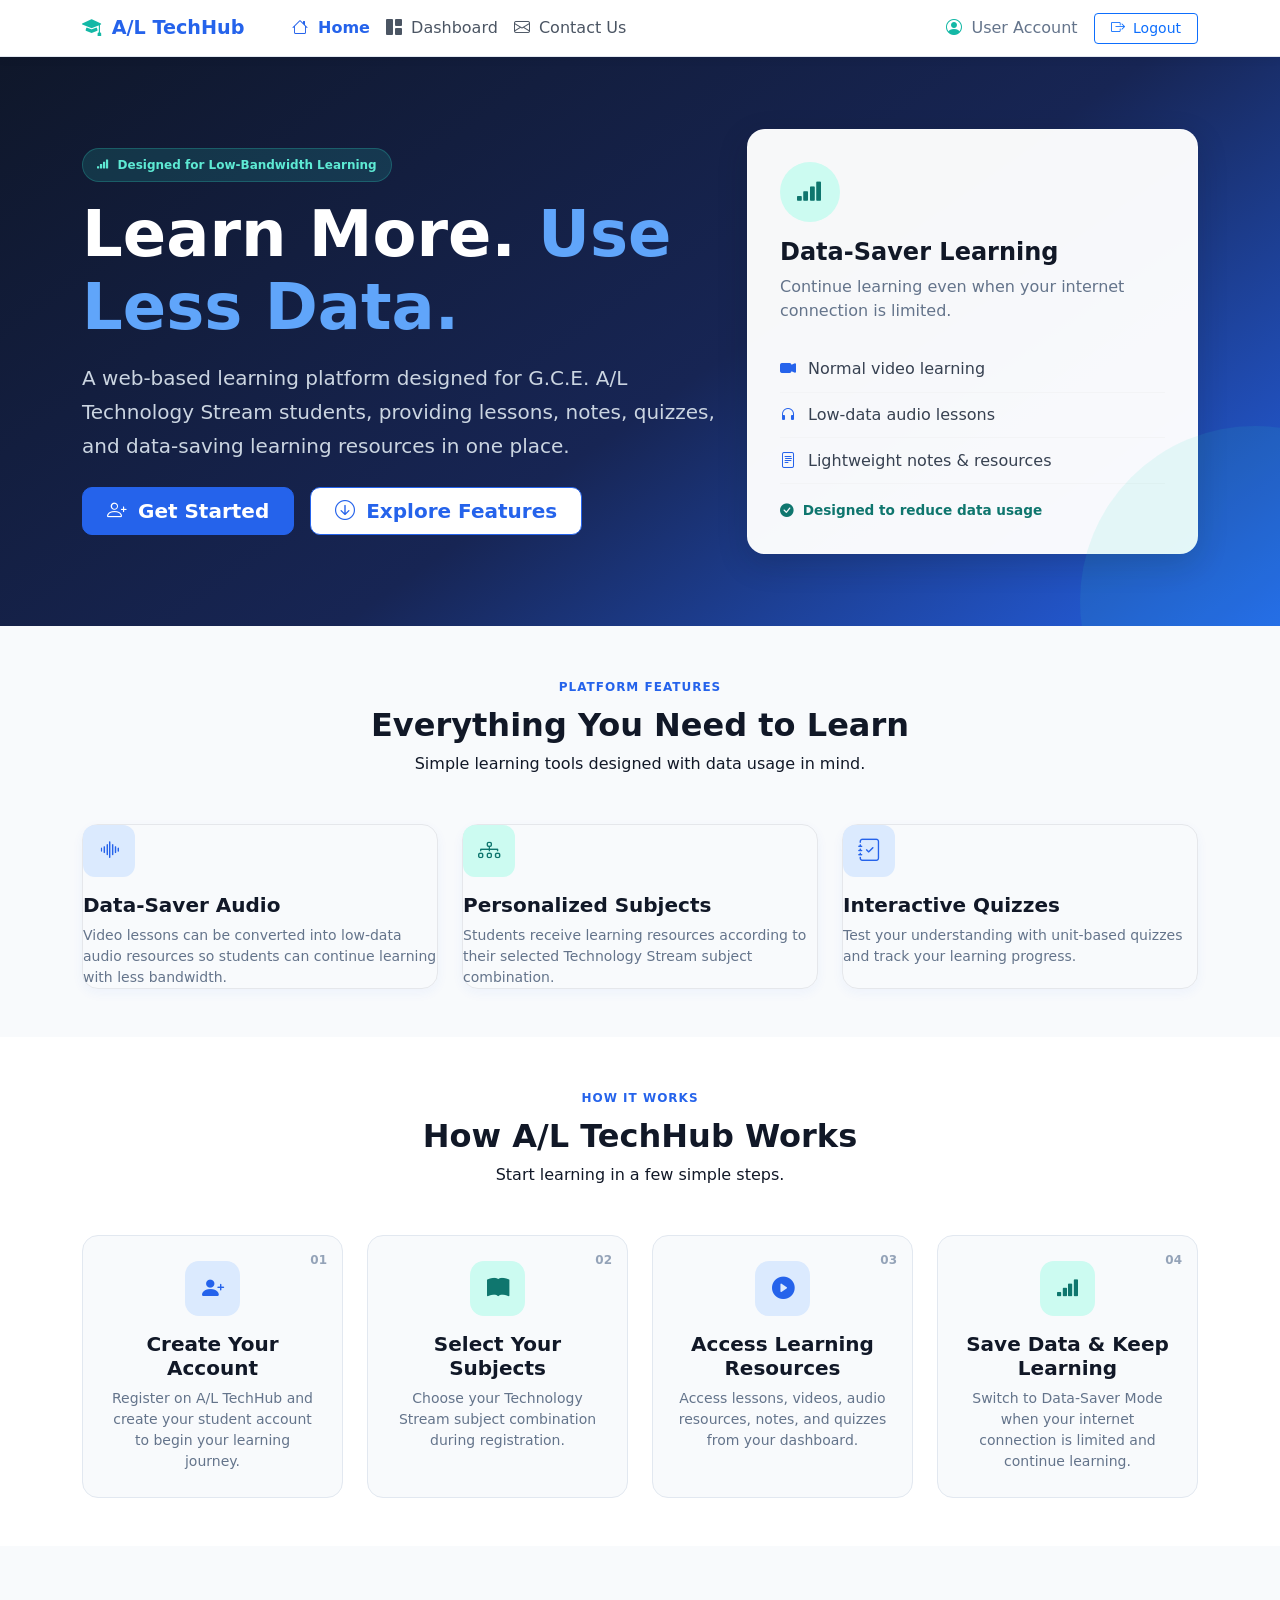
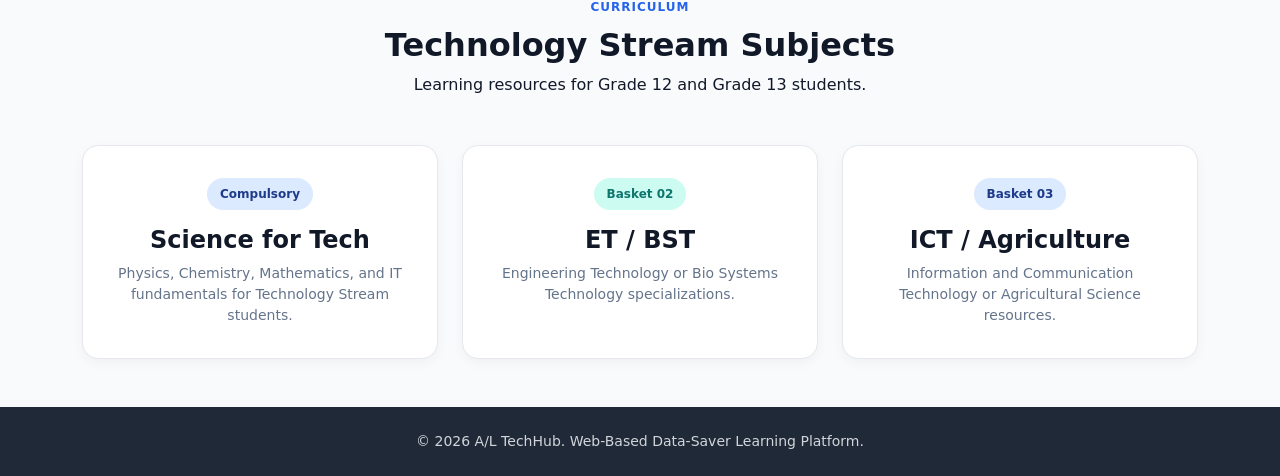
==== index.html @ 0fe9172a "Add home and profile pages" ====
<!DOCTYPE html>
<html lang="en">

<head>

    <meta charset="UTF-8">
    <meta name="viewport" content="width=device-width, initial-scale=1.0">

    <title>A/L TechHub | Data-Saver Learning Platform</title>

    <!-- Bootstrap -->
    <link
        href="https://cdn.jsdelivr.net/npm/bootstrap@5.3.0/dist/css/bootstrap.min.css"
        rel="stylesheet"
    >

    <!-- Bootstrap Icons -->
    <link
        href="https://cdn.jsdelivr.net/npm/bootstrap-icons@1.10.0/font/bootstrap-icons.css"
        rel="stylesheet"
    >

    <!-- Main CSS -->
    <link rel="stylesheet" href="./css/style.css">

</head>


<body class="home-page">


<!-- =========================================
     NAVIGATION BAR
========================================= -->

<nav class="navbar navbar-expand-lg home-navbar sticky-top">

    <div class="container">

        <!-- Logo -->
        <a
            class="navbar-brand home-brand fw-bold"
            href="index.html"
        >
            <i class="bi bi-mortarboard-fill me-1"></i>
            A/L TechHub
        </a>


        <!-- Mobile Button -->
        <button
            class="navbar-toggler"
            type="button"
            data-bs-toggle="collapse"
            data-bs-target="#mainNavbar"
            aria-controls="mainNavbar"
            aria-expanded="false"
            aria-label="Toggle navigation"
        >
            <span class="navbar-toggler-icon"></span>
        </button>


        <!-- Navigation -->
        <div
            class="collapse navbar-collapse"
            id="mainNavbar"
        >

            <!-- Left Links -->
            <ul class="navbar-nav me-auto ms-lg-4">

                <li class="nav-item">

                    <a
                        class="nav-link home-nav-link active"
                        href="index.html"
                    >
                        <i class="bi bi-house me-1"></i>
                        Home
                    </a>

                </li>


                <li class="nav-item">

                    <a
                        class="nav-link home-nav-link"
                        href="dashboard.html"
                    >
                        <i class="bi bi-grid-1x2-fill me-1"></i>
                        Dashboard
                    </a>

                </li>

                <li class="nav-item">

                    <a
                        class="nav-link home-nav-link"
                        href="contact.html"
                    >
                        <i class="bi bi-envelope me-1"></i>
                        Contact Us
                    </a>

                </li>

            </ul>

            <div class="d-flex align-items-center gap-3">

                <a
                    href="profile.html"
                    class="dashboard-user text-decoration-none"
                >
                    <i class="bi bi-person-circle me-1"></i>
                    User Account
                </a>

                <a
                    href="login.html"
                    class="btn btn-outline-primary btn-sm px-3"
                >
                    <i class="bi bi-box-arrow-right me-1"></i>
                    Logout
                </a>

            </div>



        
            

        </div>

    </div>

</nav>



<!-- =========================================
     HERO SECTION
========================================= -->

<header class="home-hero">

    <div class="container">

        <div class="row align-items-center py-5">


            <!-- LEFT SIDE -->

            <div class="col-lg-7 py-4">


                <!-- Badge -->

                <span class="badge data-saver-badge mb-3">

                    <i class="bi bi-reception-4 me-1"></i>

                    Designed for Low-Bandwidth Learning

                </span>


                <!-- Heading -->

                <h1 class="home-heading fw-bold mb-3">

                    Learn More.
                    <span class="hero-highlight">
                        Use Less Data.
                    </span>

                </h1>


                <!-- Description -->

                <p class="home-description lead mb-4">

                    A web-based learning platform designed for
                    G.C.E. A/L Technology Stream students, providing
                    lessons, notes, quizzes, and data-saving learning
                    resources in one place.

                </p>


                <!-- Buttons -->

                <div class="d-flex flex-wrap gap-3">

                    <a
                        href="#how-it-works"
                        class="btn btn-home-primary btn-lg px-4 fw-bold"
                    >

                        <i class="bi bi-person-plus me-1"></i>

                        Get Started

                    </a>


                    <a
                        href="#features"
                        class="btn btn-home-outline btn-lg px-4 fw-bold"
                    >

                        <i class="bi bi-arrow-down-circle me-1"></i>

                        Explore Features

                    </a>

                </div>

            </div>



            <!-- RIGHT SIDE -->

            <div class="col-lg-5 py-4">


                <div class="data-saver-card">


                    <!-- Icon -->

                    <div class="data-saver-icon">

                        <i class="bi bi-reception-4"></i>

                    </div>


                    <!-- Title -->

                    <h4 class="fw-bold mt-3">

                        Data-Saver Learning

                    </h4>


                    <!-- Description -->

                    <p class="home-card-text mb-4">

                        Continue learning even when your
                        internet connection is limited.

                    </p>


                    <!-- Feature -->

                    <div class="data-saver-item">

                        <i class="bi bi-camera-video-fill"></i>

                        <span>
                            Normal video learning
                        </span>

                    </div>


                    <!-- Feature -->

                    <div class="data-saver-item">

                        <i class="bi bi-headphones"></i>

                        <span>
                            Low-data audio lessons
                        </span>

                    </div>


                    <!-- Feature -->

                    <div class="data-saver-item">

                        <i class="bi bi-file-text"></i>

                        <span>
                            Lightweight notes & resources
                        </span>

                    </div>


                    <!-- Status -->

                    <div class="data-saver-status mt-3">

                        <i class="bi bi-check-circle-fill me-1"></i>

                        Designed to reduce data usage

                    </div>

                </div>

            </div>

        </div>

    </div>

</header>



<!-- =========================================
     FEATURES SECTION
========================================= -->

<section
    id="features"
    class="home-section-light py-5"
>

    <div class="container">


        <!-- Heading -->

        <div class="text-center mb-5">

            <span class="section-label">
                PLATFORM FEATURES
            </span>

            <h2 class="home-section-title fw-bold mt-2">
                Everything You Need to Learn
            </h2>

            <p class="home-section-text">
                Simple learning tools designed with data usage in mind.
            </p>

        </div>


        <div class="row g-4">


            <!-- Feature 1 -->

            <div class="col-md-4">

                <div class="feature-card h-100">

                    <div class="feature-icon blue-icon">

                        <i class="bi bi-soundwave"></i>

                    </div>


                    <h5 class="fw-bold mt-3">
                        Data-Saver Audio
                    </h5>


                    <p class="home-card-text small mb-0">

                        Video lessons can be converted into
                        low-data audio resources so students
                        can continue learning with less
                        bandwidth.

                    </p>

                </div>

            </div>



            <!-- Feature 2 -->

            <div class="col-md-4">

                <div class="feature-card h-100">

                    <div class="feature-icon teal-icon">

                        <i class="bi bi-diagram-3"></i>

                    </div>


                    <h5 class="fw-bold mt-3">
                        Personalized Subjects
                    </h5>


                    <p class="home-card-text small mb-0">

                        Students receive learning resources
                        according to their selected
                        Technology Stream subject combination.

                    </p>

                </div>

            </div>



            <!-- Feature 3 -->

            <div class="col-md-4">

                <div class="feature-card h-100">

                    <div class="feature-icon blue-icon">

                        <i class="bi bi-journal-check"></i>

                    </div>


                    <h5 class="fw-bold mt-3">
                        Interactive Quizzes
                    </h5>


                    <p class="home-card-text small mb-0">

                        Test your understanding with
                        unit-based quizzes and track your
                        learning progress.

                    </p>

                </div>

            </div>

        </div>

    </div>

</section>

<!-- =========================================
     HOW A/L TECHHUB WORKS
========================================= -->

<section
    id="how-it-works"
    class="home-how-it-works py-5"
>

    <div class="container">

        <!-- Heading -->

        <div class="text-center mb-5">

            <span class="section-label">
                HOW IT WORKS
            </span>

            <h2 class="home-section-title fw-bold mt-2">
                How A/L TechHub Works
            </h2>

            <p class="home-section-text">
                Start learning in a few simple steps.
            </p>

        </div>


        <div class="row g-4">


            <!-- Step 01 -->

            <div class="col-md-6 col-lg-3">

                <div class="how-it-works-card h-100">

                    <div class="how-step-number">
                        01
                    </div>

                    <div class="how-step-icon blue-icon">

                        <i class="bi bi-person-plus-fill"></i>

                    </div>

                    <h5 class="fw-bold mt-3">
                        Create Your Account
                    </h5>

                    <p class="home-card-text small mb-0">

                        Register on A/L TechHub and
                        create your student account
                        to begin your learning journey.

                    </p>

                </div>

            </div>


            <!-- Step 02 -->

            <div class="col-md-6 col-lg-3">

                <div class="how-it-works-card h-100">

                    <div class="how-step-number">
                        02
                    </div>

                    <div class="how-step-icon teal-icon">

                        <i class="bi bi-book-fill"></i>

                    </div>

                    <h5 class="fw-bold mt-3">
                        Select Your Subjects
                    </h5>

                    <p class="home-card-text small mb-0">

                        Choose your Technology Stream
                        subject combination during
                        registration.

                    </p>

                </div>

            </div>


            <!-- Step 03 -->

            <div class="col-md-6 col-lg-3">

                <div class="how-it-works-card h-100">

                    <div class="how-step-number">
                        03
                    </div>

                    <div class="how-step-icon blue-icon">

                        <i class="bi bi-play-circle-fill"></i>

                    </div>

                    <h5 class="fw-bold mt-3">
                        Access Learning Resources
                    </h5>

                    <p class="home-card-text small mb-0">

                        Access lessons, videos, audio
                        resources, notes, and quizzes
                        from your dashboard.

                    </p>

                </div>

            </div>


            <!-- Step 04 -->

            <div class="col-md-6 col-lg-3">

                <div class="how-it-works-card h-100">

                    <div class="how-step-number">
                        04
                    </div>

                    <div class="how-step-icon teal-icon">

                        <i class="bi bi-reception-4"></i>

                    </div>

                    <h5 class="fw-bold mt-3">
                        Save Data & Keep Learning
                    </h5>

                    <p class="home-card-text small mb-0">

                        Switch to Data-Saver Mode when
                        your internet connection is
                        limited and continue learning.

                    </p>

                </div>

            </div>


        </div>

    </div>

</section>

<!-- =========================================
     CURRICULUM SECTION
========================================= -->

<section
    id="curriculum"
    class="home-curriculum py-5"
>

    <div class="container">


        <!-- Heading -->

        <div class="text-center mb-5">

            <span class="section-label">
                CURRICULUM
            </span>

            <h2 class="home-section-title fw-bold mt-2">
                Technology Stream Subjects
            </h2>

            <p class="home-section-text">
                Learning resources for Grade 12 and Grade 13 students.
            </p>

        </div>


        <div class="row g-4 text-center">


            <!-- SFT -->

            <div class="col-md-4">

                <div class="curriculum-card h-100">

                    <span class="curriculum-badge blue-badge">
                        Compulsory
                    </span>

                    <h4 class="fw-bold mt-3">
                        Science for Tech
                    </h4>

                    <p class="home-card-text small mb-0">

                        Physics, Chemistry, Mathematics,
                        and IT fundamentals for Technology
                        Stream students.

                    </p>

                </div>

            </div>



            <!-- ET / BST -->

            <div class="col-md-4">

                <div class="curriculum-card h-100">

                    <span class="curriculum-badge teal-badge">
                        Basket 02
                    </span>

                    <h4 class="fw-bold mt-3">
                        ET / BST
                    </h4>

                    <p class="home-card-text small mb-0">

                        Engineering Technology or
                        Bio Systems Technology
                        specializations.

                    </p>

                </div>

            </div>



            <!-- ICT / Agriculture -->

            <div class="col-md-4">

                <div class="curriculum-card h-100">

                    <span class="curriculum-badge blue-badge">
                        Basket 03
                    </span>

                    <h4 class="fw-bold mt-3">
                        ICT / Agriculture
                    </h4>

                    <p class="home-card-text small mb-0">

                        Information and Communication
                        Technology or Agricultural
                        Science resources.

                    </p>

                </div>

            </div>

        </div>

    </div>

</section>



<!-- =========================================
     FOOTER
========================================= -->

<footer class="home-footer py-4">

    <div class="container text-center">

        <p class="mb-0 small">

            &copy; 2026 A/L TechHub.
            Web-Based Data-Saver Learning Platform.

        </p>

    </div>

</footer>



<!-- Bootstrap JavaScript -->

<script
    src="https://cdn.jsdelivr.net/npm/bootstrap@5.3.0/dist/js/bootstrap.bundle.min.js">
</script>

</body>

</html>
---- css/style.css ----
/* =========================================
   LOGIN PAGE
========================================= */

.login-page {
    margin: 0;
    background: #F8FAFC;
    color: #111827;
    overflow: hidden;
}


/* Main Wrapper */

.login-wrapper {
    display: flex;
    width: 100%;
    height: 100vh;
}


/* =========================================
   LEFT SIDEBAR
========================================= */

.login-sidebar {
    width: 40%;
    min-width: 380px;

    background: linear-gradient(
        145deg,
        #0F172A 0%,
        #172554 55%,
        #1D4ED8 100%
    );

    color: #FFFFFF;
    position: relative;
    overflow: hidden;
}


/* Decorative Circle */

.login-sidebar::after {
    content: "";

    position: absolute;

    width: 350px;
    height: 350px;

    border-radius: 50%;

    background: rgba(45, 212, 191, 0.12);

    right: -150px;
    bottom: -120px;
}


/* Sidebar Content */

.login-sidebar-content {
    height: 100%;
    padding: 45px;

    display: flex;
    flex-direction: column;

    position: relative;
    z-index: 2;
}


/* Logo */

.login-logo {
    color: #FFFFFF;
    font-size: 1.35rem;
    font-weight: 700;
}

.login-logo i {
    color: #2DD4BF;
}


/* Sidebar Main */

.login-sidebar-main {
    margin-top: 100px;
    max-width: 500px;
}


.login-sidebar-label {
    display: inline-block;

    color: #2DD4BF;

    font-size: 0.75rem;
    font-weight: 700;

    letter-spacing: 1.5px;

    margin-bottom: 15px;
}


.login-sidebar-main h1 {
    font-size: 3rem;
    font-weight: 800;

    line-height: 1.15;

    margin-bottom: 20px;
}


.login-sidebar-main h1 span {
    color: #60A5FA;
}


.login-sidebar-main p {
    color: #CBD5E1;

    line-height: 1.7;

    max-width: 450px;
}


/* =========================================
   LOGIN BENEFITS
========================================= */

.login-benefits {
    margin-top: 45px;
}


.login-benefit {
    display: flex;
    align-items: center;

    gap: 15px;

    margin-bottom: 20px;
}


.login-benefit-icon {
    width: 42px;
    height: 42px;

    border-radius: 12px;

    background: rgba(255, 255, 255, 0.1);

    display: flex;
    align-items: center;
    justify-content: center;

    color: #2DD4BF;

    font-size: 1.1rem;
}


.login-benefit strong {
    display: block;
    font-size: 0.9rem;
}


.login-benefit small {
    display: block;

    color: #94A3B8;

    margin-top: 2px;
}


/* Sidebar Footer */

.login-sidebar-footer {
    margin-top: auto;

    color: #94A3B8;

    font-size: 0.8rem;
}


/* =========================================
   RIGHT SIDE
========================================= */

.login-content {
    width: 60%;
    height: 100vh;

    overflow-y: auto;

    background: #F8FAFC;
}


/* Form Container */

.login-form-container {
    max-width: 620px;

    margin: 0 auto;

    padding: 50px;
}


/* =========================================
   TOP REGISTER LINK
========================================= */

.login-top {
    display: flex;
    justify-content: flex-end;

    gap: 6px;

    margin-bottom: 70px;

    color: #64748B;

    font-size: 0.85rem;
}


.login-register-link {
    color: #2563EB;

    font-weight: 700;

    text-decoration: none;
}


.login-register-link:hover {
    color: #1D4ED8;
    text-decoration: underline;
}


/* =========================================
   HEADING
========================================= */

.login-heading {
    margin-bottom: 35px;
}


.login-label {
    color: #14B8A6;

    font-size: 0.75rem;

    font-weight: 700;

    letter-spacing: 1.5px;
}


.login-heading h2 {
    font-size: 2.2rem;

    font-weight: 800;

    margin-top: 8px;
    margin-bottom: 8px;
}


.login-heading p {
    color: #64748B;

    margin-bottom: 0;
}


/* =========================================
   LOGIN CARD
========================================= */

.login-form-card {
    background: #FFFFFF;

    border: 1px solid #E2E8F0;

    border-radius: 18px;

    padding: 30px;

    box-shadow:
        0 4px 15px rgba(15, 23, 42, 0.04);
}


/* =========================================
   INPUTS
========================================= */

.login-form-card .form-control {
    border-color: #CBD5E1;

    padding: 11px 12px;
}


.login-form-card .input-group-text {
    background: #FFFFFF;

    border-color: #CBD5E1;

    color: #64748B;
}


.login-form-card .form-control:focus {
    border-color: #2563EB;

    box-shadow:
        0 0 0 0.2rem rgba(37, 99, 235, 0.12);
}


/* Password */

.login-form-card .password-toggle {
    cursor: pointer;
}


.login-form-card .password-toggle:hover {
    color: #2563EB;

    background: #EFF6FF;
}


/* =========================================
   REMEMBER / FORGOT
========================================= */

.login-forgot-link {
    color: #2563EB;

    font-size: 0.85rem;

    text-decoration: none;
}


.login-forgot-link:hover {
    color: #1D4ED8;

    text-decoration: underline;
}


/* =========================================
   LOGIN BUTTON
========================================= */

.btn-login-new {
    background: #2563EB;

    border: 1px solid #2563EB;

    color: #FFFFFF;

    padding: 12px;

    border-radius: 10px;

    font-weight: 700;
}


.btn-login-new:hover {
    background: #1D4ED8;

    border-color: #1D4ED8;

    color: #FFFFFF;
}


/* =========================================
   REGISTER REDIRECT
========================================= */

.login-redirect-new {
    margin-top: 25px;

    padding: 14px;

    text-align: center;

    background: #F8FAFC;

    border: 1px solid #DBEAFE;

    border-radius: 12px;

    color: #64748B;

    font-size: 0.85rem;
}


.login-link {
    color: #2563EB;

    font-weight: 700;

    text-decoration: none;

    margin-left: 5px;
}


.login-link:hover {
    color: #1E3A8A;

    text-decoration: underline;
}


/* =========================================
   ADMIN LOGIN
========================================= */

.admin-link {
    color: #64748B;

    font-size: 0.85rem;

    text-decoration: none;
}


.admin-link:hover {
    color: #2563EB;
}


/* =========================================
   RESPONSIVE
========================================= */

@media (max-width: 991px) {

    .login-wrapper {
        display: block;

        height: auto;
    }


    .login-sidebar {
        width: 100%;

        min-width: 0;

        min-height: auto;
    }


    .login-sidebar-content {
        padding: 30px;
    }


    .login-sidebar-main {
        margin-top: 50px;
    }


    .login-sidebar-main h1 {
        font-size: 2.3rem;
    }


    .login-benefits {
        margin-top: 30px;
    }


    .login-sidebar-footer {
        margin-top: 25px;
    }


    .login-content {
        width: 100%;

        height: auto;

        overflow: visible;
    }


    .login-form-container {
        max-width: 620px;

        padding: 35px 25px 50px;
    }

}


@media (max-width: 576px) {

    .login-sidebar-main h1 {
        font-size: 2rem;
    }


    .login-form-container {
        padding: 25px 15px 40px;
    }


    .login-form-card {
        padding: 20px;
    }


    .login-top {
        margin-bottom: 40px;
    }

}

.login-image img {
    width: 100%;
    height: 180px;
    object-fit: cover;
    border-radius: 15px;
    margin-bottom: 20px;
}



/* =========================================
   STUDENT DASHBOARD
   LOGIN / REGISTER THEME
========================================= */


/* =========================================
   DASHBOARD PAGE
========================================= */

body {
    background-color: #F8FAFC;
    color: #111827;
}


/* =========================================
   NAVIGATION BAR
========================================= */

.dashboard-navbar {
    background-color: #FFFFFF !important;

    border-bottom: 1px solid #E2E8F0;

    box-shadow:
        0 2px 10px rgba(15, 23, 42, 0.05);
}


/* Brand */

.dashboard-brand {
    color: #2563EB !important;

    font-size: 1.2rem;

    font-weight: 700;

    transition: color 0.2s ease;
}

.dashboard-brand i {
    color: #14B8A6;
}

.dashboard-brand:hover {
    color: #1E3A8A !important;
}


/* Navigation Links */

.dashboard-nav-link {
    color: #4B5563 !important;

    font-weight: 500;

    transition: color 0.2s ease;
}

.dashboard-nav-link:hover {
    color: #2563EB !important;
}

.dashboard-nav-link.active {
    color: #2563EB !important;

    font-weight: 700;
}


/* User Account */

.dashboard-user {
    color: #64748B;
}

.dashboard-user i {
    color: #14B8A6;
}


/* Logout Button */

.dashboard-navbar .btn-outline-primary {
    border-color: #2563EB;

    color: #2563EB;

    border-radius: 8px;

    font-weight: 600;
}

.dashboard-navbar .btn-outline-primary:hover {
    background-color: #2563EB;

    border-color: #2563EB;

    color: #FFFFFF;
}


/* =========================================
   WELCOME CARD
========================================= */

.welcome-card {
    background:
        linear-gradient(
            135deg,
            #EFF6FF 0%,
            #FFFFFF 70%
        );

    border: 1px solid #DBEAFE;

    border-radius: 18px !important;

    box-shadow:
        0 4px 15px rgba(15, 23, 42, 0.04) !important;
}


/* Small Label */

.dashboard-label {
    color: #14B8A6;

    font-size: 0.75rem;

    font-weight: 700;

    letter-spacing: 1.2px;
}


/* Welcome Heading */

.welcome-card h4 {
    color: #111827;
}


/* Grade Selector */

.welcome-card .btn-outline-primary {
    border-color: #2563EB;

    color: #2563EB;

    font-weight: 600;
}

.welcome-card .btn-outline-primary:hover {
    background-color: #2563EB;

    border-color: #2563EB;

    color: #FFFFFF;
}


/* Selected Grade */

.welcome-card .btn-check:checked + .btn-outline-primary {
    background-color: #2563EB;

    border-color: #2563EB;

    color: #FFFFFF;
}


/* =========================================
   MY SUBJECTS
========================================= */

main > .mb-3 h5 {
    color: #111827;
}

main > .mb-3 p {
    color: #64748B !important;
}


/* =========================================
   SUBJECT CARDS
========================================= */

.subject-card {
    background-color: #FFFFFF;

    border: 1px solid #E2E8F0 !important;

    border-radius: 18px !important;

    overflow: hidden;

    box-shadow:
        0 4px 15px rgba(15, 23, 42, 0.04);

    transition:
        transform 0.2s ease,
        box-shadow 0.2s ease,
        border-color 0.2s ease;
}


.subject-card:hover {
    transform: translateY(-4px);

    border-color: #BFDBFE !important;

    box-shadow:
        0 10px 25px rgba(37, 99, 235, 0.10);
}


/* =========================================
   SUBJECT HEADER
========================================= */

.subject-header {
    background:
        linear-gradient(
            135deg,
            #0F172A 0%,
            #172554 55%,
            #2563EB 100%
        );

    color: #FFFFFF;

    padding: 1.5rem;
}


/* Subject Badge */

.subject-badge {
    background-color: rgba(45, 212, 191, 0.15);

    color: #5EEAD4;

    border: 1px solid rgba(45, 212, 191, 0.25);

    padding: 0.4rem 0.7rem;

    border-radius: 50px;

    font-size: 0.7rem;

    font-weight: 700;
}


/* Subject Title */

.subject-header h5 {
    color: #FFFFFF;

    line-height: 1.4;
}


/* =========================================
   SUBJECT CARD BODY
========================================= */

.subject-card .card-body {
    background-color: #FFFFFF;

    padding: 1.5rem !important;
}


/* Description */

.subject-card .card-body p {
    color: #64748B !important;

    line-height: 1.6;
}


/* =========================================
   PROGRESS
========================================= */

.subject-card .text-muted {
    color: #64748B !important;
}


.subject-card .progress {
    background-color: #E2E8F0;

    border-radius: 50px;

    overflow: hidden;
}


/* Progress Bar */

.dashboard-progress {
    background:
        linear-gradient(
            90deg,
            #2563EB,
            #14B8A6
        );

    border-radius: 50px;

    font-weight: 600;
}


/* =========================================
   VIEW UNITS BUTTON
========================================= */

.btn-dashboard {
    background-color: #2563EB;

    border: 1px solid #2563EB;

    color: #FFFFFF;

    padding: 10px 14px;

    border-radius: 10px;

    font-weight: 700;

    transition:
        background-color 0.2s ease,
        border-color 0.2s ease,
        transform 0.2s ease;
}


.btn-dashboard:hover {
    background-color: #1D4ED8;

    border-color: #1D4ED8;

    color: #FFFFFF;

    transform: translateY(-1px);
}


/* =========================================
   OVERALL PROGRESS
========================================= */

.progress-section .card {
    background-color: #FFFFFF;

    border: 1px solid #E2E8F0 !important;

    border-radius: 18px !important;

    box-shadow:
        0 4px 15px rgba(15, 23, 42, 0.04) !important;
}


.progress-icon {
    color: #14B8A6;

    font-size: 1.4rem;
}


/* Overall Progress Bar */

.progress-section .progress {
    background-color: #E2E8F0;

    border-radius: 50px;

    overflow: hidden;
}


/* =========================================
   DASHBOARD RESPONSIVE
========================================= */

@media (max-width: 991.98px) {

    .dashboard-navbar .d-flex {
        margin-top: 15px;

        padding-bottom: 10px;
    }

    .dashboard-user {
        margin-right: 5px;
    }

}


@media (max-width: 575.98px) {

    .welcome-card {
        padding: 1.25rem !important;
    }

    .subject-header {
        padding: 1.25rem;
    }

    .subject-card .card-body {
        padding: 1.25rem !important;
    }

}


/* =========================================
   Home Page
   ========================================= */


/* Navbar */
.home-navbar {
    border-bottom: 1px solid #DBEAFE;
    box-shadow: 0 2px 8px rgba(37, 99, 235, 0.06);
}

.home-brand {
    color: #2563EB !important;
}

.home-brand:hover {
    color: #1E3A8A !important;
}

.home-nav-link {
    color: #4B5563 !important;
    font-weight: 500;
}

.home-nav-link:hover,
.home-nav-link.active {
    color: #2563EB !important;
}


/* Primary Button */
.btn-home-primary {
    background-color: #2563EB;
    border-color: #2563EB;
    color: #FFFFFF;
}

.btn-home-primary:hover {
    background-color: #1E3A8A;
    border-color: #1E3A8A;
    color: #FFFFFF;
}


/* Hero */
.home-hero {
    background: linear-gradient(135deg, #EFF6FF 0%, #FFFFFF 100%);
    border-bottom: 1px solid #DBEAFE;
}

.hero-highlight {
    color: #2563EB;
}


/* Data Saver Badge */
.data-saver-badge {
    background-color: #CCFBF1;
    color: #0F766E;
    padding: 0.6rem 0.9rem;
}


/* Data Saver Card */
.data-saver-card {
    background-color: #FFFFFF;
    border: 1px solid #DBEAFE;
    border-radius: 1.25rem;
    padding: 2rem;
}

.data-saver-icon {
    width: 60px;
    height: 60px;
    display: flex;
    align-items: center;
    justify-content: center;
    border-radius: 50%;
    background-color: #CCFBF1;
    color: #0F766E;
    font-size: 1.6rem;
}

.data-saver-item {
    display: flex;
    align-items: center;
    gap: 0.75rem;
    padding: 0.65rem 0;
    color: #374151;
    border-bottom: 1px solid #F3F4F6;
}

.data-saver-item i {
    color: #2563EB;
}

.data-saver-status {
    color: #0F766E;
    font-size: 0.85rem;
    font-weight: 600;
}


/* Light Section */
.home-section-light {
    background-color: #F8FAFC;
}


/* Section Label */
.section-label {
    color: #2563EB;
    font-size: 0.75rem;
    font-weight: 700;
    letter-spacing: 1px;
}


/* Feature Cards */
.feature-card {
    border: 1px solid #E5E7EB !important;
    border-radius: 1rem;
    box-shadow: 0 4px 12px rgba(37, 99, 235, 0.05);
    transition: transform 0.2s ease, box-shadow 0.2s ease;
}

.feature-card:hover {
    transform: translateY(-4px);
    box-shadow: 0 8px 20px rgba(37, 99, 235, 0.10);
}


/* Feature Icons */
.feature-icon {
    width: 52px;
    height: 52px;
    display: flex;
    align-items: center;
    justify-content: center;
    border-radius: 12px;
    font-size: 1.4rem;
}

.blue-icon {
    background-color: #DBEAFE;
    color: #2563EB;
}

.teal-icon {
    background-color: #CCFBF1;
    color: #0F766E;
}


/* Curriculum Cards */
.curriculum-card {
    background-color: #FFFFFF;
    border: 1px solid #E5E7EB;
    border-radius: 1rem;
    padding: 2rem;
    box-shadow: 0 4px 12px rgba(0, 0, 0, 0.04);
    transition: transform 0.2s ease, box-shadow 0.2s ease;
}

.curriculum-card:hover {
    transform: translateY(-3px);
    box-shadow: 0 8px 18px rgba(37, 99, 235, 0.08);
}


/* Curriculum Badges */
.curriculum-badge {
    display: inline-block;
    padding: 0.45rem 0.8rem;
    border-radius: 50px;
    font-size: 0.75rem;
    font-weight: 700;
}

.blue-badge {
    background-color: #DBEAFE;
    color: #1E3A8A;
}

.teal-badge {
    background-color: #CCFBF1;
    color: #0F766E;
}


/* Footer */
.home-footer {
    background-color: #1F2937;
    color: #D1D5DB;
}



/* =========================================
   HOW A/L TECHHUB WORKS
========================================= */

.home-how-it-works {

    background: #FFFFFF;

}


.how-it-works-card {

    position: relative;

    background: #F8FAFC;

    border: 1px solid #E2E8F0;

    border-radius: 16px;

    padding: 25px;

    text-align: center;

    transition:
        transform 0.2s ease,
        border-color 0.2s ease,
        box-shadow 0.2s ease;

}


.how-it-works-card:hover {

    transform: translateY(-4px);

    border-color: #BFDBFE;

    box-shadow:
        0 8px 20px rgba(37, 99, 235, 0.08);

}


.how-step-number {

    position: absolute;

    top: 15px;

    right: 15px;

    color: #94A3B8;

    font-size: 0.75rem;

    font-weight: 700;

}


.how-step-icon {

    width: 55px;

    height: 55px;

    margin: 0 auto;

    border-radius: 14px;

    display: flex;

    align-items: center;

    justify-content: center;

    font-size: 1.4rem;

}







/* =========================================
   REGISTER PAGE
========================================= */

.register-page {
    margin: 0;
    background: #f8fafc;
    color: #111827;
    overflow: hidden;
}


/* Main Wrapper */

.register-wrapper {
    display: flex;
    height: 100vh;
    width: 100%;
}


/* =========================================
   LEFT SIDEBAR
========================================= */

.register-sidebar {
    width: 40%;
    min-width: 380px;
    background: linear-gradient(
        145deg,
        #0f172a 0%,
        #172554 55%,
        #1d4ed8 100%
    );
    color: #ffffff;
    position: relative;
    overflow: hidden;
}


/* Decorative circle */

.register-sidebar::after {
    content: "";
    position: absolute;
    width: 350px;
    height: 350px;
    border-radius: 50%;
    background: rgba(45, 212, 191, 0.12);
    right: -150px;
    bottom: -120px;
}


/* Sidebar Content */

.sidebar-content {
    height: 100%;
    padding: 45px;
    display: flex;
    flex-direction: column;
    position: relative;
    z-index: 2;
}


/* Logo */

.register-logo {
    color: #ffffff;
    font-size: 1.35rem;
    font-weight: 700;
}

.register-logo i {
    color: #2dd4bf;
}


/* Sidebar Main */

.sidebar-main {
    margin-top: 90px;
    max-width: 500px;
}

.sidebar-label {
    display: inline-block;
    color: #2dd4bf;
    font-size: 0.75rem;
    font-weight: 700;
    letter-spacing: 1.5px;
    margin-bottom: 15px;
}

.sidebar-main h1 {
    font-size: 3rem;
    font-weight: 800;
    line-height: 1.15;
    margin-bottom: 20px;
}

.sidebar-main h1 span {
    color: #60a5fa;
}

.sidebar-main p {
    color: #cbd5e1;
    line-height: 1.7;
    max-width: 450px;
}


/* Benefits */

.sidebar-benefits {
    margin-top: 45px;
}

.benefit-item {
    display: flex;
    align-items: center;
    gap: 15px;
    margin-bottom: 20px;
}

.benefit-icon {
    width: 42px;
    height: 42px;
    border-radius: 12px;
    background: rgba(255, 255, 255, 0.1);
    display: flex;
    align-items: center;
    justify-content: center;
    color: #2dd4bf;
    font-size: 1.1rem;
}

.benefit-item strong {
    display: block;
    font-size: 0.9rem;
}

.benefit-item small {
    display: block;
    color: #94a3b8;
    margin-top: 2px;
}


/* Sidebar Footer */

.sidebar-footer {
    margin-top: auto;
    color: #94a3b8;
    font-size: 0.8rem;
}


/* =========================================
   RIGHT SCROLLABLE AREA
========================================= */

.register-content {
    width: 60%;
    height: 100vh;
    overflow-y: auto;
    background: #f8fafc;
}


/* Scrollbar */

.register-content::-webkit-scrollbar {
    width: 8px;
}

.register-content::-webkit-scrollbar-track {
    background: #f1f5f9;
}

.register-content::-webkit-scrollbar-thumb {
    background: #cbd5e1;
    border-radius: 10px;
}

.register-content::-webkit-scrollbar-thumb:hover {
    background: #94a3b8;
}


/* Form Container */

.register-form-container {
    max-width: 720px;
    margin: 0 auto;
    padding: 40px 50px 60px;
}


/* Top */

.register-top {
    display: flex;
    justify-content: flex-end;
    gap: 6px;
    margin-bottom: 45px;
}


/* Theme Link */

.theme-link {
    color: #2563eb;
    text-decoration: none;
}

.theme-link:hover {
    color: #1d4ed8;
}


/* Heading */

.register-heading {
    margin-bottom: 35px;
}

.form-label-small {
    color: #14b8a6;
    font-size: 0.75rem;
    font-weight: 700;
    letter-spacing: 1.5px;
}

.register-heading h2 {
    font-size: 2rem;
    font-weight: 800;
    margin-top: 8px;
    margin-bottom: 8px;
}

.register-heading p {
    color: #64748b;
    margin-bottom: 0;
}


/* =========================================
   FORM SECTIONS
========================================= */

.form-section {
    background: #ffffff;
    border: 1px solid #e2e8f0;
    border-radius: 18px;
    padding: 25px;
    margin-bottom: 22px;
    box-shadow: 0 4px 15px rgba(15, 23, 42, 0.04);
}


/* Section Heading */

.section-heading {
    display: flex;
    align-items: center;
    gap: 12px;
    margin-bottom: 22px;
}

.section-heading > i {
    width: 40px;
    height: 40px;
    border-radius: 10px;
    background: #eff6ff;
    color: #2563eb;
    display: flex;
    align-items: center;
    justify-content: center;
}

.section-heading h5 {
    font-weight: 700;
    margin: 0;
}

.section-heading p {
    color: #64748b;
    font-size: 0.78rem;
    margin: 3px 0 0;
}


/* Inputs */

.form-control,
.form-select {
    border-color: #cbd5e1;
    padding: 10px 12px;
}

.input-group-text {
    background: #ffffff;
    border-color: #cbd5e1;
    color: #64748b;
}

.form-control:focus,
.form-select:focus {
    border-color: #2563eb;
    box-shadow: 0 0 0 0.2rem rgba(37, 99, 235, 0.12);
}


/* Password Toggle */

.password-toggle {
    cursor: pointer;
}

.password-toggle:hover {
    color: #2563eb;
    background: #eff6ff;
}

.password-hint {
    color: #94a3b8;
    font-size: 0.75rem;
    margin-top: 5px;
}


/* Subject */

.subject-option {
    position: relative;
}

.subject-tag {
    position: absolute;
    right: 10px;
    top: 50%;
    transform: translateY(-50%);
    background: #ccfbf1;
    color: #0f766e;
    border-radius: 20px;
    padding: 4px 10px;
    font-size: 0.7rem;
    font-weight: 700;
}


/* =========================================
   TERMS
========================================= */

.terms-box {
    padding: 15px;
    background: #ffffff;
    border: 1px solid #e2e8f0;
    border-radius: 12px;
    margin-bottom: 20px;
}


/* =========================================
   REGISTER BUTTON
========================================= */

.btn-register {
    background: #2563eb;
    border: 1px solid #2563eb;
    color: #ffffff;
    padding: 12px;
    border-radius: 10px;
}

.btn-register:hover {
    background: #1d4ed8;
    border-color: #1d4ed8;
    color: #ffffff;
}


/* Bottom */

.register-bottom {
    text-align: center;
    margin-top: 25px;
    padding-bottom: 20px;
    color: #64748b;
    font-size: 0.85rem;
}


/* =========================================
   MODAL
========================================= */

.modal-content {
    border: 1px solid #e2e8f0;
}

.modal-header {
    border-bottom: 1px solid #e2e8f0;
}

.modal-title i {
    color: #2563eb;
}


/* =========================================
   RESPONSIVE
========================================= */

@media (max-width: 991px) {

    .register-wrapper {
        display: block;
        height: auto;
    }

    .register-sidebar {
        width: 100%;
        min-width: 0;
        min-height: auto;
    }

    .sidebar-content {
        padding: 30px;
    }

    .sidebar-main {
        margin-top: 50px;
    }

    .sidebar-main h1 {
        font-size: 2.3rem;
    }

    .sidebar-benefits {
        margin-top: 30px;
    }

    .sidebar-footer {
        margin-top: 25px;
    }

    .register-content {
        width: 100%;
        height: auto;
        overflow: visible;
    }

    .register-form-container {
        max-width: 720px;
        padding: 35px 25px 50px;
    }

}


@media (max-width: 576px) {

    .sidebar-main h1 {
        font-size: 2rem;
    }

    .register-form-container {
        padding: 25px 15px 40px;
    }

    .form-section {
        padding: 20px;
    }

    .register-top {
        margin-bottom: 30px;
    }

}

/* ==============================
   Register Login Redirect
============================== */

.login-redirect {
    background-color: #F8FAFC;
    border: 1px solid #DBEAFE;
    border-radius: 12px;
    padding: 12px 15px;
}


/* Login Link */

.login-link {
    color: #2563EB;
    font-weight: 700;
    text-decoration: none;
    margin-left: 5px;
    transition: 0.2s ease;
}


.login-link:hover {
    color: #1E3A8A;
    text-decoration: underline;
}

/* =========================================
   HOME PAGE
   LOGIN / REGISTER / DASHBOARD THEME
========================================= */


/* =========================================
   HOME PAGE
========================================= */

.home-page {
    margin: 0;

    background-color: #F8FAFC;

    color: #111827;
}


/* =========================================
   NAVIGATION BAR
========================================= */

.home-navbar {
    background-color: #FFFFFF !important;

    border-bottom: 1px solid #E2E8F0;

    box-shadow:
        0 2px 10px rgba(15, 23, 42, 0.05);
}


.home-brand {
    color: #2563EB !important;

    font-size: 1.2rem;

    font-weight: 700;

    transition: color 0.2s ease;
}


.home-brand i {
    color: #14B8A6;
}


.home-brand:hover {
    color: #1E3A8A !important;
}


.home-nav-link {
    color: #4B5563 !important;

    font-weight: 500;

    transition: color 0.2s ease;
}


.home-nav-link:hover {
    color: #2563EB !important;
}


.home-nav-link.active {
    color: #2563EB !important;

    font-weight: 700;
}


/* =========================================
   HOME BUTTONS
========================================= */

.btn-home-primary {
    background-color: #2563EB;

    border: 1px solid #2563EB;

    color: #FFFFFF;

    border-radius: 10px;

    font-weight: 700;

    transition:
        background-color 0.2s ease,
        border-color 0.2s ease,
        transform 0.2s ease;
}


.btn-home-primary:hover {
    background-color: #1D4ED8;

    border-color: #1D4ED8;

    color: #FFFFFF;

    transform: translateY(-1px);
}


.btn-home-outline {
    background-color: #FFFFFF;

    border: 1px solid #2563EB;

    color: #2563EB;

    border-radius: 10px;

    font-weight: 700;

    transition:
        background-color 0.2s ease,
        color 0.2s ease,
        transform 0.2s ease;
}


.btn-home-outline:hover {
    background-color: #2563EB;

    border-color: #2563EB;

    color: #FFFFFF;

    transform: translateY(-1px);
}


/* =========================================
   HERO SECTION
========================================= */

.home-hero {

    background:
        linear-gradient(
            145deg,
            #0F172A 0%,
            #172554 55%,
            #2563EB 100%
        );

    color: #FFFFFF;

    border-bottom: none;

    position: relative;

    overflow: hidden;
}


/* Decorative background */

.home-hero::after {

    content: "";

    position: absolute;

    width: 350px;

    height: 350px;

    border-radius: 50%;

    background:
        rgba(45, 212, 191, 0.10);

    right: -150px;

    bottom: -150px;

    pointer-events: none;
}


/* Hero Heading */

.home-heading {
    color: #FFFFFF;

    font-size: clamp(
        2.5rem,
        5vw,
        4rem
    );

    font-weight: 800;

    line-height: 1.15;
}


.hero-highlight {
    color: #60A5FA;
}


/* Hero Description */

.home-description {
    color: #CBD5E1;

    max-width: 650px;

    line-height: 1.7;
}


/* =========================================
   DATA SAVER BADGE
========================================= */

.data-saver-badge {

    display: inline-block;

    background-color:
        rgba(45, 212, 191, 0.15);

    color: #5EEAD4;

    border: 1px solid
        rgba(45, 212, 191, 0.25);

    padding: 0.6rem 0.9rem;

    border-radius: 50px;

    font-weight: 700;
}


/* =========================================
   DATA SAVER CARD
========================================= */

.data-saver-card {

    background:
        rgba(255, 255, 255, 0.97);

    border: 1px solid
        rgba(255, 255, 255, 0.25);

    border-radius: 18px;

    padding: 2rem;

    box-shadow:
        0 10px 30px
        rgba(15, 23, 42, 0.20);
}


.data-saver-card h4 {
    color: #111827;
}


.home-card-text {
    color: #64748B;
}


/* =========================================
   DATA SAVER ICON
========================================= */

.data-saver-icon {

    width: 60px;

    height: 60px;

    display: flex;

    align-items: center;

    justify-content: center;

    border-radius: 50%;

    background-color: #CCFBF1;

    color: #0F766E;

    font-size: 1.6rem;
}
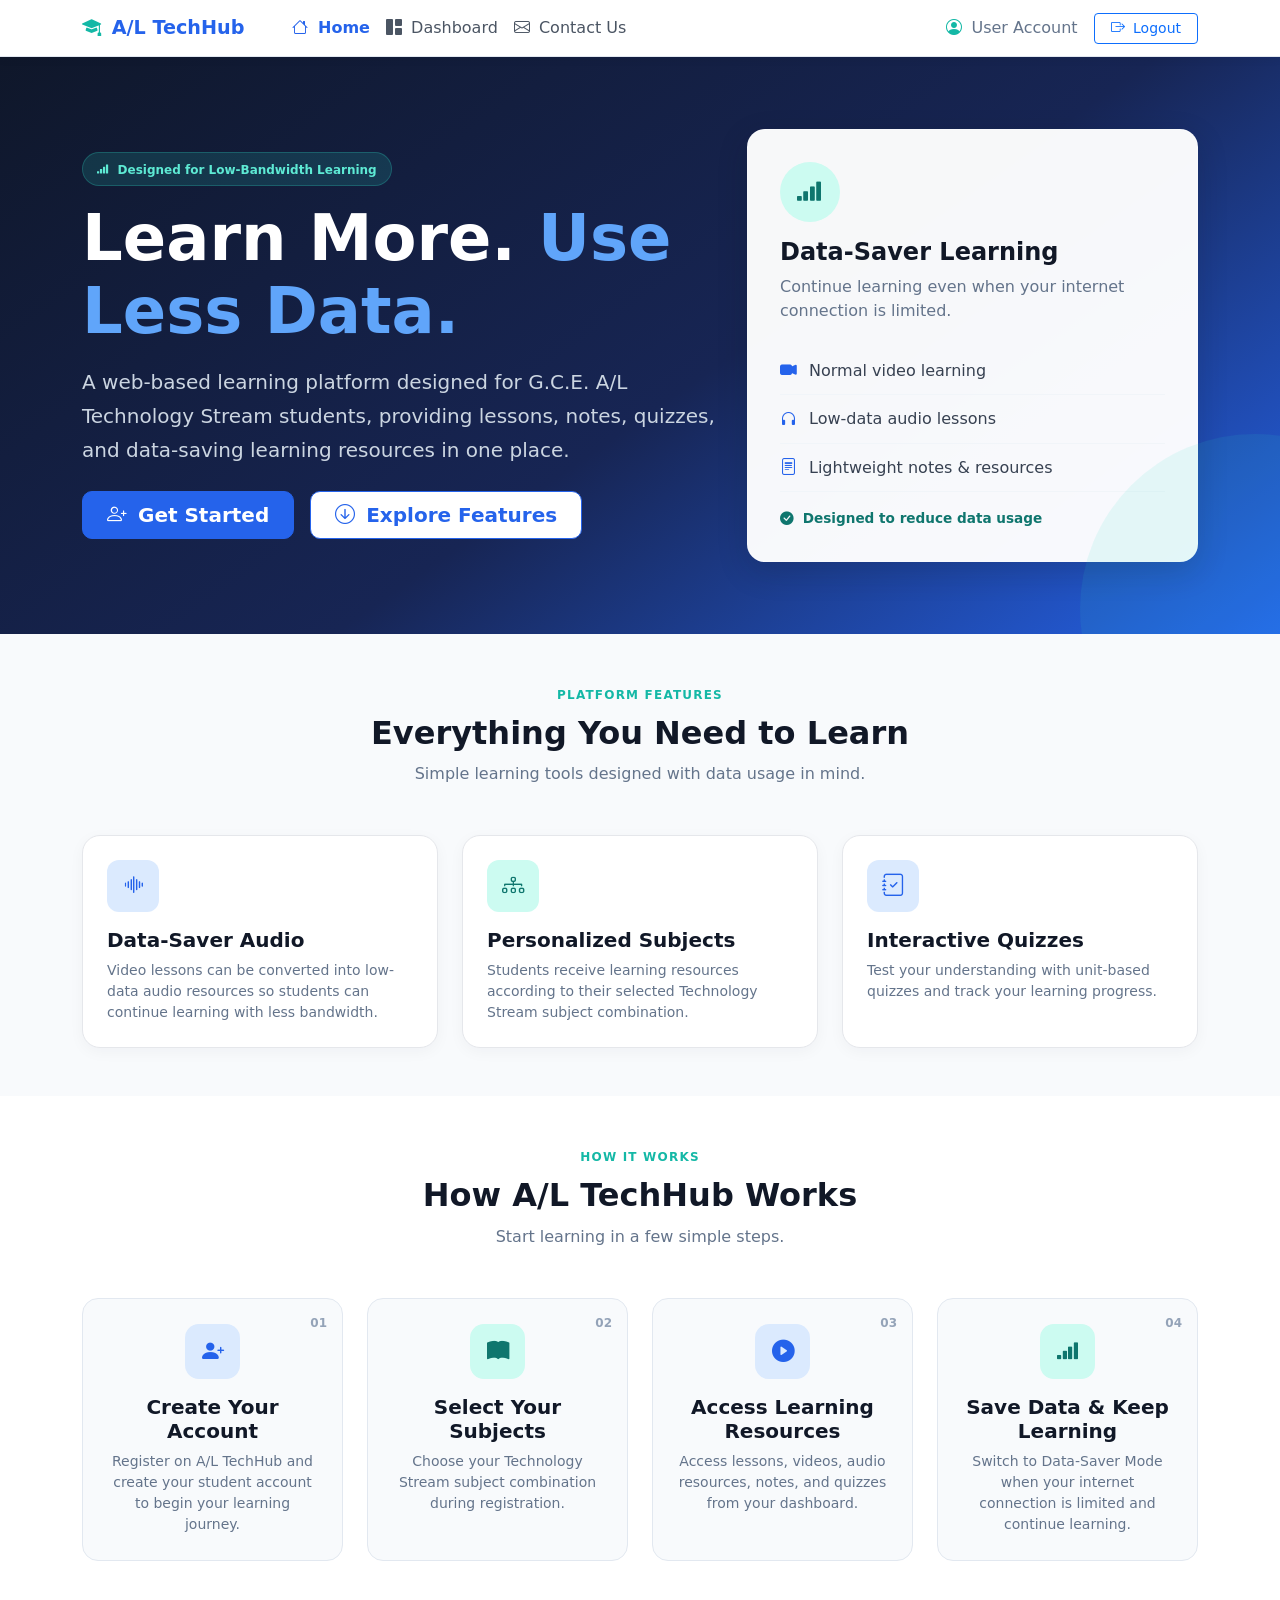
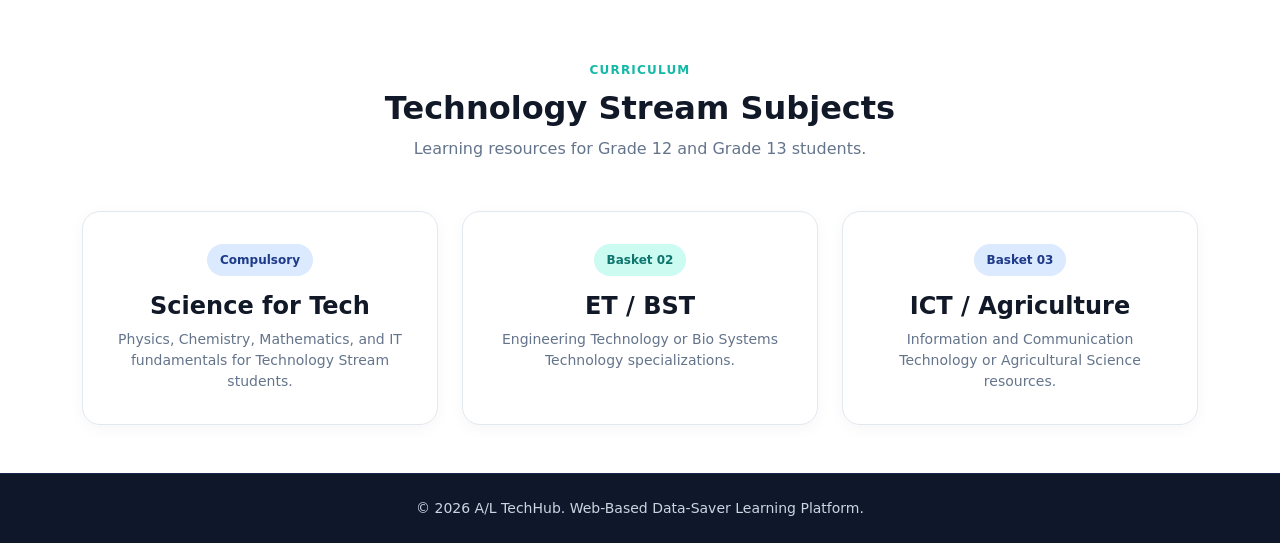
==== commit 622c0d97: "Convert dashboard and units to PHP with session authentication" ====
--- a/index.html
+++ b/index.html
@@ -40,7 +40,7 @@
         <!-- Logo -->
         <a
             class="navbar-brand home-brand fw-bold"
-            href="index.html"
+            href="index.php"
         >
             <i class="bi bi-mortarboard-fill me-1"></i>
             A/L TechHub
@@ -74,7 +74,7 @@
 
                     <a
                         class="nav-link home-nav-link active"
-                        href="index.html"
+                        href="index.php"
                     >
                         <i class="bi bi-house me-1"></i>
                         Home
@@ -87,7 +87,7 @@
 
                     <a
                         class="nav-link home-nav-link"
-                        href="dashboard.html"
+                        href="dashboard.php"
                     >
                         <i class="bi bi-grid-1x2-fill me-1"></i>
                         Dashboard
@@ -99,7 +99,7 @@
 
                     <a
                         class="nav-link home-nav-link"
-                        href="contact.html"
+                        href="contact.php"
                     >
                         <i class="bi bi-envelope me-1"></i>
                         Contact Us
@@ -112,7 +112,7 @@
             <div class="d-flex align-items-center gap-3">
 
                 <a
-                    href="profile.html"
+                    href="profile.php"
                     class="dashboard-user text-decoration-none"
                 >
                     <i class="bi bi-person-circle me-1"></i>
@@ -120,7 +120,7 @@
                 </a>
 
                 <a
-                    href="login.html"
+                    href="login.php"
                     class="btn btn-outline-primary btn-sm px-3"
                 >
                     <i class="bi bi-box-arrow-right me-1"></i>
--- a/css/style.css
+++ b/css/style.css
@@ -2078,4 +2078,3800 @@
     color: #0F766E;
 
     font-size: 1.6rem;
+}
+
+/* =========================================
+   DATA SAVER ITEMS
+========================================= */
+
+.data-saver-item {
+
+    display: flex;
+
+    align-items: center;
+
+    gap: 0.75rem;
+
+    padding: 0.7rem 0;
+
+    color: #374151;
+
+    border-bottom:
+        1px solid #F1F5F9;
+}
+
+
+.data-saver-item i {
+    color: #2563EB;
+
+    font-size: 1.05rem;
+}
+
+
+/* Status */
+
+.data-saver-status {
+
+    color: #0F766E;
+
+    font-size: 0.85rem;
+
+    font-weight: 700;
+}
+
+
+/* =========================================
+   LIGHT SECTION
+========================================= */
+
+.home-section-light {
+    background-color: #F8FAFC;
+}
+
+
+.home-curriculum {
+    background-color: #FFFFFF;
+}
+
+
+/* =========================================
+   SECTION HEADINGS
+========================================= */
+
+.section-label {
+
+    color: #14B8A6;
+
+    font-size: 0.75rem;
+
+    font-weight: 700;
+
+    letter-spacing: 1.2px;
+}
+
+
+.home-section-title {
+
+    color: #111827;
+
+    font-weight: 800;
+}
+
+
+.home-section-text {
+
+    color: #64748B;
+
+    line-height: 1.7;
+}
+
+
+/* =========================================
+   FEATURE CARDS
+========================================= */
+
+.feature-card {
+
+    background-color: #FFFFFF;
+
+    border: 1px solid #E2E8F0;
+
+    border-radius: 18px;
+
+    padding: 1.5rem;
+
+    box-shadow:
+        0 4px 15px
+        rgba(15, 23, 42, 0.04);
+
+    transition:
+        transform 0.2s ease,
+        box-shadow 0.2s ease,
+        border-color 0.2s ease;
+}
+
+
+.feature-card:hover {
+
+    transform:
+        translateY(-4px);
+
+    border-color: #BFDBFE;
+
+    box-shadow:
+        0 10px 25px
+        rgba(37, 99, 235, 0.10);
+}
+
+
+.feature-card h5 {
+    color: #111827;
+
+    font-weight: 700;
+}
+
+
+.feature-card p {
+    color: #64748B;
+}
+
+
+/* =========================================
+   FEATURE ICONS
+========================================= */
+
+.feature-icon {
+
+    width: 52px;
+
+    height: 52px;
+
+    display: flex;
+
+    align-items: center;
+
+    justify-content: center;
+
+    border-radius: 12px;
+
+    font-size: 1.4rem;
+}
+
+
+.blue-icon {
+
+    background-color: #DBEAFE;
+
+    color: #2563EB;
+}
+
+
+.teal-icon {
+
+    background-color: #CCFBF1;
+
+    color: #0F766E;
+}
+
+
+/* =========================================
+   CURRICULUM CARDS
+========================================= */
+
+.curriculum-card {
+
+    background-color: #FFFFFF;
+
+    border: 1px solid #E2E8F0;
+
+    border-radius: 18px;
+
+    padding: 2rem;
+
+    box-shadow:
+        0 4px 15px
+        rgba(15, 23, 42, 0.04);
+
+    transition:
+        transform 0.2s ease,
+        box-shadow 0.2s ease,
+        border-color 0.2s ease;
+}
+
+
+.curriculum-card:hover {
+
+    transform:
+        translateY(-3px);
+
+    border-color: #BFDBFE;
+
+    box-shadow:
+        0 10px 22px
+        rgba(37, 99, 235, 0.08);
+}
+
+
+.curriculum-card h4 {
+
+    color: #111827;
+
+    font-weight: 700;
+}
+
+
+.curriculum-card p {
+
+    color: #64748B;
+}
+
+
+/* =========================================
+   CURRICULUM BADGES
+========================================= */
+
+.curriculum-badge {
+
+    display: inline-block;
+
+    padding: 0.45rem 0.8rem;
+
+    border-radius: 50px;
+
+    font-size: 0.75rem;
+
+    font-weight: 700;
+}
+
+
+.blue-badge {
+
+    background-color: #DBEAFE;
+
+    color: #1E3A8A;
+}
+
+
+.teal-badge {
+
+    background-color: #CCFBF1;
+
+    color: #0F766E;
+}
+
+
+/* =========================================
+   FOOTER
+========================================= */
+
+.home-footer {
+
+    background-color: #0F172A;
+
+    color: #CBD5E1;
+
+    border-top:
+        1px solid #172554;
+}
+
+
+.home-footer a {
+
+    color: #93C5FD;
+
+    text-decoration: none;
+}
+
+
+.home-footer a:hover {
+
+    color: #5EEAD4;
+}
+
+
+/* =========================================
+   MOBILE RESPONSIVE
+========================================= */
+
+@media (max-width: 991.98px) {
+
+    .home-nav-link {
+        padding: 0.6rem 0;
+    }
+
+
+    .home-navbar .d-flex {
+        padding-bottom: 1rem;
+    }
+
+
+    .home-heading {
+        font-size: 2.5rem;
+    }
+
+}
+
+
+@media (max-width: 575.98px) {
+
+    .home-heading {
+        font-size: 2.2rem;
+    }
+
+
+    .data-saver-card {
+        padding: 1.5rem;
+    }
+
+
+    .home-hero .btn {
+        width: 100%;
+    }
+
+}
+
+/* =========================================
+   CONTACT US PAGE
+========================================= */
+
+.contact-page {
+    background-color: #F8FAFC;
+    color: #111827;
+}
+
+
+/* =========================================
+   CONTACT HERO
+========================================= */
+
+.contact-hero {
+    background: linear-gradient(
+        135deg,
+        #EFF6FF 0%,
+        #FFFFFF 100%
+    );
+
+    border-bottom: 1px solid #DBEAFE;
+
+    padding: 70px 20px;
+}
+
+
+.contact-label {
+    display: inline-block;
+
+    color: #14B8A6;
+
+    font-size: 0.75rem;
+
+    font-weight: 700;
+
+    letter-spacing: 1.5px;
+
+    margin-bottom: 12px;
+}
+
+
+.contact-hero h1 {
+    font-size: 3rem;
+
+    font-weight: 800;
+
+    margin-bottom: 15px;
+}
+
+
+.contact-hero h1 span {
+    color: #2563EB;
+}
+
+
+.contact-hero p {
+    color: #64748B;
+
+    max-width: 650px;
+
+    margin: 0 auto;
+
+    line-height: 1.7;
+}
+
+
+/* =========================================
+   CONTACT INFORMATION CARD
+========================================= */
+
+.contact-info-card {
+    background: linear-gradient(
+        145deg,
+        #0F172A 0%,
+        #172554 55%,
+        #1D4ED8 100%
+    );
+
+    color: #FFFFFF;
+
+    border-radius: 18px;
+
+    padding: 35px;
+
+    position: relative;
+
+    overflow: hidden;
+}
+
+
+/* Decorative Circle */
+
+.contact-info-card::after {
+    content: "";
+
+    position: absolute;
+
+    width: 250px;
+    height: 250px;
+
+    border-radius: 50%;
+
+    background: rgba(45, 212, 191, 0.10);
+
+    right: -120px;
+    bottom: -100px;
+}
+
+
+.contact-section-label {
+    color: #2DD4BF;
+
+    font-size: 0.75rem;
+
+    font-weight: 700;
+
+    letter-spacing: 1.5px;
+}
+
+
+.contact-info-card h3 {
+    font-size: 1.8rem;
+
+    font-weight: 800;
+
+    margin-top: 10px;
+
+    margin-bottom: 12px;
+}
+
+
+.contact-info-text {
+    color: #CBD5E1;
+
+    line-height: 1.7;
+
+    margin-bottom: 30px;
+}
+
+
+/* =========================================
+   CONTACT INFORMATION ITEMS
+========================================= */
+
+.contact-info-item {
+    display: flex;
+
+    align-items: center;
+
+    gap: 15px;
+
+    margin-bottom: 22px;
+
+    position: relative;
+
+    z-index: 2;
+}
+
+
+.contact-icon {
+    width: 45px;
+    height: 45px;
+
+    flex-shrink: 0;
+
+    border-radius: 12px;
+
+    background: rgba(255, 255, 255, 0.10);
+
+    color: #2DD4BF;
+
+    display: flex;
+
+    align-items: center;
+
+    justify-content: center;
+
+    font-size: 1.1rem;
+}
+
+
+.contact-info-item small {
+    display: block;
+
+    color: #94A3B8;
+
+    font-size: 0.75rem;
+
+    margin-bottom: 3px;
+}
+
+
+.contact-info-item strong {
+    display: block;
+
+    color: #FFFFFF;
+
+    font-size: 0.9rem;
+}
+
+
+/* =========================================
+   SUPPORT BOX
+========================================= */
+
+.contact-support-box {
+    display: flex;
+
+    gap: 15px;
+
+    align-items: flex-start;
+
+    margin-top: 35px;
+
+    padding: 18px;
+
+    border-radius: 12px;
+
+    background: rgba(255, 255, 255, 0.08);
+
+    position: relative;
+
+    z-index: 2;
+}
+
+
+.contact-support-box > i {
+    color: #2DD4BF;
+
+    font-size: 1.4rem;
+}
+
+
+.contact-support-box strong {
+    font-size: 0.9rem;
+}
+
+
+.contact-support-box p {
+    color: #CBD5E1;
+
+    font-size: 0.8rem;
+
+    line-height: 1.6;
+
+    margin: 5px 0 0;
+}
+
+
+/* =========================================
+   CONTACT FORM CARD
+========================================= */
+
+.contact-form-card {
+    background-color: #FFFFFF;
+
+    border: 1px solid #E2E8F0;
+
+    border-radius: 18px;
+
+    padding: 35px;
+
+    box-shadow:
+        0 4px 15px rgba(15, 23, 42, 0.04);
+}
+
+
+.contact-form-card h3 {
+    font-size: 1.8rem;
+
+    font-weight: 800;
+
+    margin-top: 10px;
+
+    margin-bottom: 5px;
+}
+
+
+/* =========================================
+   CONTACT FORM INPUTS
+========================================= */
+
+.contact-form-card .form-control,
+.contact-form-card .form-select {
+    border-color: #CBD5E1;
+
+    padding: 11px 12px;
+
+    border-radius: 9px;
+}
+
+
+.contact-form-card .form-control:focus,
+.contact-form-card .form-select:focus {
+    border-color: #2563EB;
+
+    box-shadow:
+        0 0 0 0.2rem rgba(37, 99, 235, 0.12);
+}
+
+
+.contact-form-card textarea {
+    resize: vertical;
+}
+
+
+/* =========================================
+   CONTACT BUTTON
+========================================= */
+
+.btn-contact {
+    background-color: #2563EB;
+
+    border: 1px solid #2563EB;
+
+    color: #FFFFFF;
+
+    padding: 12px;
+
+    border-radius: 10px;
+
+    font-weight: 700;
+
+    transition:
+        background-color 0.2s ease,
+        border-color 0.2s ease,
+        transform 0.2s ease;
+}
+
+
+.btn-contact:hover {
+    background-color: #1E3A8A;
+
+    border-color: #1E3A8A;
+
+    color: #FFFFFF;
+
+    transform: translateY(-1px);
+}
+
+
+/* =========================================
+   MOBILE
+========================================= */
+
+@media (max-width: 767.98px) {
+
+    .contact-hero {
+        padding: 50px 20px;
+    }
+
+
+    .contact-hero h1 {
+        font-size: 2.3rem;
+    }
+
+
+    .contact-info-card,
+    .contact-form-card {
+        padding: 25px;
+    }
+
+}
+
+
+/* =========================================
+   ADMINISTRATION LOGIN PAGE
+========================================= */
+
+.admin-login-page {
+    margin: 0;
+
+    background: #F8FAFC;
+
+    color: #111827;
+
+    overflow: hidden;
+}
+
+
+/* =========================================
+   MAIN WRAPPER
+========================================= */
+
+.admin-login-wrapper {
+    display: flex;
+
+    width: 100%;
+
+    height: 100vh;
+}
+
+
+/* =========================================
+   LEFT SIDEBAR
+========================================= */
+
+.admin-login-sidebar {
+    width: 40%;
+
+    min-width: 380px;
+
+    background: linear-gradient(
+        145deg,
+        #0F172A 0%,
+        #172554 55%,
+        #1D4ED8 100%
+    );
+
+    color: #FFFFFF;
+
+    position: relative;
+
+    overflow: hidden;
+}
+
+
+/* Decorative Circle */
+
+.admin-login-sidebar::after {
+    content: "";
+
+    position: absolute;
+
+    width: 350px;
+
+    height: 350px;
+
+    border-radius: 50%;
+
+    background: rgba(45, 212, 191, 0.12);
+
+    right: -150px;
+
+    bottom: -120px;
+}
+
+
+/* Sidebar Content */
+
+.admin-sidebar-content {
+    height: 100%;
+
+    padding: 45px;
+
+    display: flex;
+
+    flex-direction: column;
+
+    position: relative;
+
+    z-index: 2;
+}
+
+
+/* =========================================
+   ADMIN LOGO
+========================================= */
+
+.admin-logo {
+    color: #FFFFFF;
+
+    font-size: 1.35rem;
+
+    font-weight: 700;
+}
+
+
+.admin-logo i {
+    color: #2DD4BF;
+}
+
+
+/* =========================================
+   SIDEBAR MAIN
+========================================= */
+
+.admin-sidebar-main {
+    margin-top: 100px;
+
+    max-width: 500px;
+}
+
+
+.admin-sidebar-label {
+    display: inline-block;
+
+    color: #2DD4BF;
+
+    font-size: 0.75rem;
+
+    font-weight: 700;
+
+    letter-spacing: 1.5px;
+
+    margin-bottom: 15px;
+}
+
+
+.admin-sidebar-main h1 {
+    font-size: 3rem;
+
+    font-weight: 800;
+
+    line-height: 1.15;
+
+    margin-bottom: 20px;
+}
+
+
+.admin-sidebar-main h1 span {
+    color: #60A5FA;
+}
+
+
+.admin-sidebar-main p {
+    color: #CBD5E1;
+
+    line-height: 1.7;
+
+    max-width: 450px;
+}
+
+
+
+
+
+/* =========================================
+   ADMIN BENEFITS
+========================================= */
+
+.admin-benefits {
+    margin-top: 45px;
+}
+
+
+.admin-benefit {
+    display: flex;
+
+    align-items: center;
+
+    gap: 15px;
+
+    margin-bottom: 20px;
+}
+
+
+.admin-benefit-icon {
+    width: 42px;
+
+    height: 42px;
+
+    border-radius: 12px;
+
+    background: rgba(255, 255, 255, 0.1);
+
+    display: flex;
+
+    align-items: center;
+
+    justify-content: center;
+
+    color: #2DD4BF;
+
+    font-size: 1.1rem;
+
+    flex-shrink: 0;
+}
+
+
+.admin-benefit strong {
+    display: block;
+
+    font-size: 0.9rem;
+}
+
+
+.admin-benefit small {
+    display: block;
+
+    color: #94A3B8;
+
+    margin-top: 2px;
+}
+
+
+/* =========================================
+   SIDEBAR FOOTER
+========================================= */
+
+.admin-sidebar-footer {
+    margin-top: auto;
+
+    color: #94A3B8;
+
+    font-size: 0.8rem;
+}
+
+
+/* =========================================
+   RIGHT SIDE
+========================================= */
+
+.admin-login-content {
+    width: 60%;
+
+    height: 100vh;
+
+    overflow-y: auto;
+
+    background: #F8FAFC;
+}
+
+
+/* =========================================
+   FORM CONTAINER
+========================================= */
+
+.admin-login-form-container {
+    max-width: 620px;
+
+    margin: 0 auto;
+
+    padding: 50px;
+}
+
+
+/* =========================================
+   TOP LINK
+========================================= */
+
+.admin-login-top {
+    display: flex;
+
+    justify-content: flex-end;
+
+    gap: 6px;
+
+    margin-bottom: 70px;
+
+    color: #64748B;
+
+    font-size: 0.85rem;
+}
+
+
+.admin-student-link {
+    color: #2563EB;
+
+    font-weight: 700;
+
+    text-decoration: none;
+}
+
+
+.admin-student-link:hover {
+    color: #1D4ED8;
+
+    text-decoration: underline;
+}
+
+
+/* =========================================
+   HEADING
+========================================= */
+
+.admin-login-heading {
+    margin-bottom: 35px;
+}
+
+
+.admin-login-label {
+    color: #14B8A6;
+
+    font-size: 0.75rem;
+
+    font-weight: 700;
+
+    letter-spacing: 1.5px;
+}
+
+
+.admin-login-heading h2 {
+    font-size: 2.2rem;
+
+    font-weight: 800;
+
+    margin-top: 8px;
+
+    margin-bottom: 8px;
+}
+
+
+.admin-login-heading p {
+    color: #64748B;
+
+    margin-bottom: 0;
+}
+
+
+/* =========================================
+   ADMIN LOGIN CARD
+========================================= */
+
+.admin-login-card {
+    background: #FFFFFF;
+
+    border: 1px solid #E2E8F0;
+
+    border-radius: 18px;
+
+    padding: 30px;
+
+    box-shadow:
+        0 4px 15px rgba(15, 23, 42, 0.04);
+}
+
+
+/* =========================================
+   INPUTS
+========================================= */
+
+.admin-login-card .form-control {
+    border-color: #CBD5E1;
+
+    padding: 11px 12px;
+}
+
+
+.admin-login-card .input-group-text {
+    background: #FFFFFF;
+
+    border-color: #CBD5E1;
+
+    color: #64748B;
+}
+
+
+.admin-login-card .form-control:focus {
+    border-color: #2563EB;
+
+    box-shadow:
+        0 0 0 0.2rem rgba(37, 99, 235, 0.12);
+}
+
+
+/* =========================================
+   PASSWORD TOGGLE
+========================================= */
+
+.admin-password-toggle {
+    cursor: pointer;
+}
+
+
+.admin-password-toggle:hover {
+    color: #2563EB;
+
+    background: #EFF6FF;
+}
+
+
+/* =========================================
+   FORGOT PASSWORD
+========================================= */
+
+.admin-forgot-link {
+    color: #2563EB;
+
+    font-size: 0.85rem;
+
+    text-decoration: none;
+}
+
+
+.admin-forgot-link:hover {
+    color: #1D4ED8;
+
+    text-decoration: underline;
+}
+
+
+/* =========================================
+   ADMIN LOGIN BUTTON
+========================================= */
+
+.btn-admin-login {
+    background: #2563EB;
+
+    border: 1px solid #2563EB;
+
+    color: #FFFFFF;
+
+    padding: 12px;
+
+    border-radius: 10px;
+
+    font-weight: 700;
+
+    transition:
+        background-color 0.2s ease,
+        border-color 0.2s ease,
+        transform 0.2s ease;
+}
+
+
+.btn-admin-login:hover {
+    background: #1E3A8A;
+
+    border-color: #1E3A8A;
+
+    color: #FFFFFF;
+
+    transform: translateY(-1px);
+}
+
+
+/* =========================================
+   SECURITY MESSAGE
+========================================= */
+
+.admin-security-message {
+    display: flex;
+
+    align-items: center;
+
+    justify-content: center;
+
+    gap: 8px;
+
+    margin-top: 20px;
+
+    padding: 12px;
+
+    background: #F8FAFC;
+
+    border: 1px solid #DBEAFE;
+
+    border-radius: 10px;
+
+    color: #64748B;
+
+    font-size: 0.75rem;
+
+    text-align: center;
+}
+
+
+.admin-security-message i {
+    color: #0F766E;
+
+    font-size: 1rem;
+}
+
+
+/* =========================================
+   BOTTOM LINK
+========================================= */
+
+.admin-bottom {
+    text-align: center;
+
+    margin-top: 25px;
+
+    color: #64748B;
+
+    font-size: 0.85rem;
+}
+
+
+.admin-bottom a {
+    color: #2563EB;
+
+    font-weight: 700;
+
+    text-decoration: none;
+
+    margin-left: 5px;
+}
+
+
+.admin-bottom a:hover {
+    color: #1E3A8A;
+
+    text-decoration: underline;
+}
+
+
+/* =========================================
+   RESPONSIVE
+========================================= */
+
+@media (max-width: 991px) {
+
+    .admin-login-wrapper {
+        display: block;
+
+        height: auto;
+    }
+
+
+    .admin-login-sidebar {
+        width: 100%;
+
+        min-width: 0;
+
+        min-height: auto;
+    }
+
+
+    .admin-sidebar-content {
+        padding: 30px;
+    }
+
+
+    .admin-sidebar-main {
+        margin-top: 50px;
+    }
+
+
+    .admin-sidebar-main h1 {
+        font-size: 2.3rem;
+    }
+
+
+    .admin-benefits {
+        margin-top: 30px;
+    }
+
+
+    .admin-sidebar-footer {
+        margin-top: 25px;
+    }
+
+
+    .admin-login-content {
+        width: 100%;
+
+        height: auto;
+
+        overflow: visible;
+    }
+
+
+    .admin-login-form-container {
+        max-width: 620px;
+
+        padding: 35px 25px 50px;
+    }
+
+}
+
+
+@media (max-width: 576px) {
+
+    .admin-sidebar-main h1 {
+        font-size: 2rem;
+    }
+
+
+    .admin-login-form-container {
+        padding: 25px 15px 40px;
+    }
+
+
+    .admin-login-card {
+        padding: 20px;
+    }
+
+
+    .admin-login-top {
+        margin-bottom: 40px;
+    }
+
+}
+
+
+/* =========================================
+   ADMIN UPLOAD PAGE
+========================================= */
+
+.admin-page {
+    margin: 0;
+    background: #F8FAFC;
+    color: #111827;
+}
+
+
+/* =========================================
+   ADMIN NAVBAR
+========================================= */
+
+.admin-navbar {
+    background-color: #FFFFFF;
+    border-bottom: 1px solid #DBEAFE;
+
+    box-shadow:
+        0 2px 8px rgba(37, 99, 235, 0.06);
+}
+
+
+.admin-brand {
+    color: #2563EB !important;
+}
+
+
+.admin-brand:hover {
+    color: #1E3A8A !important;
+}
+
+
+.admin-brand i {
+    color: #14B8A6;
+}
+
+
+.admin-brand-label {
+    color: #64748B;
+    font-size: 0.7rem;
+    margin-left: 5px;
+    font-weight: 600;
+}
+
+
+.admin-nav-link {
+    color: #4B5563 !important;
+    font-weight: 500;
+}
+
+
+.admin-nav-link:hover,
+.admin-nav-link.active {
+    color: #2563EB !important;
+}
+
+
+.admin-user {
+    color: #4B5563;
+    font-size: 0.85rem;
+}
+
+
+.admin-user i {
+    color: #2563EB;
+}
+
+
+.btn-admin-logout {
+    border: 1px solid #2563EB;
+    color: #2563EB;
+    background: #FFFFFF;
+}
+
+
+.btn-admin-logout:hover {
+    background: #2563EB;
+    color: #FFFFFF;
+}
+
+
+/* =========================================
+   PAGE HEADING
+========================================= */
+
+.admin-page-heading {
+    max-width: 750px;
+}
+
+
+.admin-label {
+    color: #14B8A6;
+
+    font-size: 0.75rem;
+
+    font-weight: 700;
+
+    letter-spacing: 1.5px;
+}
+
+
+.admin-page-heading h1 {
+    font-size: 2.2rem;
+}
+
+
+/* =========================================
+   UPLOAD CARD
+========================================= */
+
+.admin-upload-card {
+    background: #FFFFFF;
+
+    border: 1px solid #E2E8F0;
+
+    border-radius: 18px;
+
+    overflow: hidden;
+
+    box-shadow:
+        0 4px 15px rgba(15, 23, 42, 0.04);
+}
+
+
+/* =========================================
+   UPLOAD HEADER
+========================================= */
+
+.admin-upload-header {
+    display: flex;
+
+    align-items: center;
+
+    gap: 15px;
+
+    padding: 25px;
+
+    background:
+        linear-gradient(
+            135deg,
+            #EFF6FF 0%,
+            #FFFFFF 100%
+        );
+
+    border-bottom: 1px solid #DBEAFE;
+}
+
+
+.admin-upload-icon {
+    width: 50px;
+    height: 50px;
+
+    border-radius: 12px;
+
+    background: #DBEAFE;
+
+    color: #2563EB;
+
+    display: flex;
+
+    align-items: center;
+
+    justify-content: center;
+
+    font-size: 1.4rem;
+}
+
+
+.admin-upload-header h4 {
+    color: #111827;
+}
+
+
+.admin-upload-header p {
+    color: #64748B;
+
+    font-size: 0.85rem;
+}
+
+
+/* =========================================
+   UPLOAD BODY
+========================================= */
+
+.admin-upload-body {
+    padding: 30px;
+}
+
+
+/* =========================================
+   FORM CONTROLS
+========================================= */
+
+.admin-upload-body .form-control,
+.admin-upload-body .form-select {
+    border-color: #CBD5E1;
+
+    padding: 11px 12px;
+}
+
+
+.admin-upload-body .form-control:focus,
+.admin-upload-body .form-select:focus {
+
+    border-color: #2563EB;
+
+    box-shadow:
+        0 0 0 0.2rem rgba(37, 99, 235, 0.12);
+}
+
+
+.admin-upload-body .form-label {
+    color: #374151;
+
+    font-size: 0.9rem;
+}
+
+
+.admin-upload-body .form-label i {
+    color: #2563EB;
+}
+
+
+/* =========================================
+   FILE UPLOAD BOX
+========================================= */
+
+.admin-file-box {
+    background: #F8FAFC;
+
+    border: 1px dashed #CBD5E1;
+
+    border-radius: 14px;
+
+    padding: 20px;
+}
+
+
+.admin-file-icon {
+    color: #2563EB;
+
+    font-size: 1.2rem;
+}
+
+
+.admin-info {
+    display: flex;
+
+    align-items: flex-start;
+
+    gap: 8px;
+
+    padding: 12px;
+
+    background: #EFF6FF;
+
+    border: 1px solid #DBEAFE;
+
+    border-radius: 10px;
+
+    color: #1E3A8A;
+
+    font-size: 0.78rem;
+}
+
+
+.admin-info i {
+    color: #2563EB;
+}
+
+
+/* =========================================
+   PROCESS BOX
+========================================= */
+
+.admin-process-box {
+
+    padding: 15px;
+
+    background: #F0FDFA;
+
+    border: 1px solid #CCFBF1;
+
+    border-radius: 12px;
+}
+
+
+.admin-process-icon {
+    color: #0F766E;
+
+    font-size: 1.2rem;
+}
+
+
+.admin-process-box strong {
+    color: #0F766E;
+
+    font-size: 0.9rem;
+}
+
+
+/* =========================================
+   ADMIN BUTTON
+========================================= */
+
+.btn-admin-primary {
+    background: #2563EB;
+
+    border: 1px solid #2563EB;
+
+    color: #FFFFFF;
+
+    border-radius: 10px;
+
+    transition:
+        background-color 0.2s ease,
+        border-color 0.2s ease,
+        transform 0.2s ease;
+}
+
+
+.btn-admin-primary:hover {
+    background: #1E3A8A;
+
+    border-color: #1E3A8A;
+
+    color: #FFFFFF;
+
+    transform: translateY(-1px);
+}
+
+
+/* =========================================
+   RESPONSIVE
+========================================= */
+
+@media (max-width: 576px) {
+
+    .admin-page-heading h1 {
+        font-size: 1.8rem;
+    }
+
+
+    .admin-upload-header {
+        padding: 20px;
+    }
+
+
+    .admin-upload-body {
+        padding: 20px;
+    }
+
+
+    .admin-user {
+        margin-top: 15px;
+    }
+
+}
+
+/* =========================================
+   LESSON PAGE
+========================================= */
+
+.lesson-page {
+    margin: 0;
+    background: #F8FAFC;
+    color: #111827;
+}
+
+
+/* =========================================
+   NAVBAR
+========================================= */
+
+.lesson-navbar {
+    background-color: #FFFFFF;
+
+    border-bottom: 1px solid #DBEAFE;
+
+    box-shadow:
+        0 2px 8px rgba(37, 99, 235, 0.06);
+}
+
+
+.btn-lesson-back {
+    border: 1px solid #2563EB;
+
+    color: #2563EB;
+
+    background: #FFFFFF;
+}
+
+
+.btn-lesson-back:hover {
+    background: #2563EB;
+
+    border-color: #2563EB;
+
+    color: #FFFFFF;
+}
+
+
+.lesson-navbar-title {
+    color: #4B5563;
+
+    font-size: 0.85rem;
+
+    font-weight: 600;
+}
+
+
+.lesson-divider {
+    color: #94A3B8;
+
+    margin: 0 5px;
+}
+
+
+/* =========================================
+   MAIN LESSON CARD
+========================================= */
+
+.lesson-main-card {
+
+    background: #FFFFFF;
+
+    border: 1px solid #E2E8F0;
+
+    border-radius: 18px;
+
+    padding: 20px;
+
+    box-shadow:
+        0 4px 15px rgba(15, 23, 42, 0.04);
+
+}
+
+
+/* =========================================
+   DATA SAVER MODE
+========================================= */
+
+.data-mode-box {
+
+    display: flex;
+
+    align-items: center;
+
+    justify-content: space-between;
+
+    gap: 15px;
+
+    padding: 15px;
+
+    margin-bottom: 18px;
+
+    background: #F0FDFA;
+
+    border: 1px solid #CCFBF1;
+
+    border-radius: 12px;
+}
+
+
+.data-mode-icon {
+
+    width: 42px;
+
+    height: 42px;
+
+    border-radius: 10px;
+
+    background: #CCFBF1;
+
+    color: #0F766E;
+
+    display: flex;
+
+    align-items: center;
+
+    justify-content: center;
+
+    margin-right: 12px;
+}
+
+
+.data-mode-box h6 {
+    color: #0F766E;
+}
+
+
+.data-mode-box small {
+    color: #64748B;
+
+    font-size: 0.78rem;
+}
+
+
+.data-mode-switch {
+    cursor: pointer;
+}
+
+
+.data-mode-switch:checked {
+    background-color: #14B8A6;
+
+    border-color: #14B8A6;
+}
+
+
+.data-mode-switch:focus {
+    box-shadow:
+        0 0 0 0.2rem rgba(20, 184, 166, 0.15);
+}
+
+
+/* =========================================
+   VIDEO PLAYER
+========================================= */
+
+.lesson-video-container {
+
+    width: 100%;
+
+    aspect-ratio: 16 / 9;
+
+    background: #0F172A;
+
+    border-radius: 14px;
+
+    overflow: hidden;
+
+    margin-bottom: 20px;
+}
+
+
+.lesson-video-container video {
+
+    width: 100%;
+
+    height: 100%;
+
+    object-fit: contain;
+
+    display: block;
+}
+
+
+/* =========================================
+   AUDIO PLAYER
+========================================= */
+
+.lesson-audio-container {
+
+    background:
+        linear-gradient(
+            145deg,
+            #0F172A 0%,
+            #172554 100%
+        );
+
+    color: #FFFFFF;
+
+    border-radius: 14px;
+
+    padding: 45px 30px;
+
+    text-align: center;
+
+    margin-bottom: 20px;
+}
+
+
+.audio-icon {
+
+    width: 70px;
+
+    height: 70px;
+
+    margin: 0 auto 15px;
+
+    border-radius: 50%;
+
+    background: rgba(45, 212, 191, 0.12);
+
+    color: #2DD4BF;
+
+    display: flex;
+
+    align-items: center;
+
+    justify-content: center;
+
+    font-size: 2rem;
+}
+
+
+.audio-description {
+
+    color: #94A3B8;
+
+    font-size: 0.8rem;
+
+    margin-bottom: 20px;
+}
+
+
+.audio-description span {
+
+    margin: 0 6px;
+
+    color: #2DD4BF;
+}
+
+
+.lesson-audio-container audio {
+
+    height: 40px;
+}
+
+
+/* =========================================
+   LESSON INFORMATION
+========================================= */
+
+.lesson-information {
+
+    padding: 5px 5px 0;
+}
+
+
+.lesson-label {
+
+    color: #14B8A6;
+
+    font-size: 0.72rem;
+
+    font-weight: 700;
+
+    letter-spacing: 1.2px;
+}
+
+
+.lesson-information h3 {
+
+    margin-top: 6px;
+
+    margin-bottom: 10px;
+
+    font-size: 1.5rem;
+}
+
+
+.lesson-description {
+
+    color: #64748B;
+
+    line-height: 1.7;
+
+    font-size: 0.9rem;
+}
+
+
+/* =========================================
+   SIDE CARDS
+========================================= */
+
+.lesson-side-card {
+
+    background: #FFFFFF;
+
+    border: 1px solid #E2E8F0;
+
+    border-radius: 18px;
+
+    padding: 20px;
+
+    box-shadow:
+        0 4px 15px rgba(15, 23, 42, 0.04);
+}
+
+
+/* =========================================
+   SIDE CARD HEADING
+========================================= */
+
+.lesson-side-heading {
+
+    display: flex;
+
+    align-items: center;
+
+    gap: 12px;
+
+    padding-bottom: 15px;
+
+    margin-bottom: 15px;
+
+    border-bottom: 1px solid #E2E8F0;
+}
+
+
+.side-icon {
+
+    width: 40px;
+
+    height: 40px;
+
+    border-radius: 10px;
+
+    display: flex;
+
+    align-items: center;
+
+    justify-content: center;
+}
+
+
+.blue-side-icon {
+
+    background: #DBEAFE;
+
+    color: #2563EB;
+}
+
+
+.teal-side-icon {
+
+    background: #CCFBF1;
+
+    color: #0F766E;
+}
+
+
+.lesson-side-heading small {
+
+    color: #94A3B8;
+
+    font-size: 0.72rem;
+}
+
+
+/* =========================================
+   MATERIALS
+========================================= */
+
+.lesson-materials {
+
+    display: flex;
+
+    flex-direction: column;
+
+    gap: 10px;
+}
+
+
+.lesson-material {
+
+    display: flex;
+
+    align-items: center;
+
+    gap: 12px;
+
+    padding: 12px;
+
+    background: #F8FAFC;
+
+    border: 1px solid #E5E7EB;
+
+    border-radius: 10px;
+
+    text-decoration: none;
+
+    color: #374151;
+
+    transition:
+        background-color 0.2s ease,
+        border-color 0.2s ease,
+        transform 0.2s ease;
+}
+
+
+.lesson-material:hover {
+
+    background: #EFF6FF;
+
+    border-color: #BFDBFE;
+
+    transform: translateY(-1px);
+
+    color: #1E3A8A;
+}
+
+
+.lesson-material > i:first-child {
+
+    color: #2563EB;
+
+    font-size: 1.3rem;
+}
+
+
+.lesson-material div {
+
+    display: flex;
+
+    flex-direction: column;
+
+    flex-grow: 1;
+}
+
+
+.lesson-material strong {
+
+    font-size: 0.85rem;
+}
+
+
+.lesson-material small {
+
+    color: #94A3B8;
+
+    font-size: 0.7rem;
+
+    margin-top: 2px;
+}
+
+
+.material-download {
+
+    color: #64748B !important;
+
+    font-size: 0.9rem !important;
+}
+
+
+.pdf-material > i:first-child {
+
+    color: #DC2626;
+}
+
+
+
+/* =========================================
+   LESSON BUTTON
+========================================= */
+
+.btn-lesson-primary {
+
+    background: #2563EB;
+
+    border: 1px solid #2563EB;
+
+    color: #FFFFFF;
+
+    padding: 11px;
+
+    border-radius: 10px;
+}
+
+
+.btn-lesson-primary:hover {
+
+    background: #1E3A8A;
+
+    border-color: #1E3A8A;
+
+    color: #FFFFFF;
+}
+
+
+/* =========================================
+   RESPONSIVE
+========================================= */
+
+@media (max-width: 767px) {
+
+    .lesson-navbar-title {
+
+        font-size: 0.72rem;
+
+    }
+
+
+    .lesson-main-card {
+
+        padding: 15px;
+
+    }
+
+
+    .data-mode-box {
+
+        align-items: flex-start;
+
+    }
+
+
+    .lesson-information h3 {
+
+        font-size: 1.3rem;
+
+    }
+
+}
+
+
+@media (max-width: 576px) {
+
+    .lesson-navbar .container {
+
+        gap: 10px;
+
+    }
+
+
+    .lesson-navbar-title {
+
+        text-align: right;
+
+        font-size: 0.65rem;
+
+    }
+
+
+    .data-mode-box {
+
+        padding: 12px;
+
+    }
+
+
+    .data-mode-icon {
+
+        width: 36px;
+
+        height: 36px;
+
+        flex-shrink: 0;
+
+    }
+
+
+    .lesson-audio-container {
+
+        padding: 35px 20px;
+
+    }
+
+}
+
+/* =========================================
+   UNITS PAGE
+========================================= */
+
+.units-page {
+    background-color: #F8FAFC;
+    color: #111827;
+}
+
+
+/* =========================================
+   NAVBAR
+========================================= */
+
+.units-navbar {
+    border-bottom: 1px solid #DBEAFE;
+
+    box-shadow:
+        0 2px 8px rgba(37, 99, 235, 0.06);
+}
+
+
+.units-brand {
+    color: #2563EB !important;
+}
+
+
+.units-brand:hover {
+    color: #1E3A8A !important;
+}
+
+
+.units-nav-link {
+    color: #4B5563 !important;
+
+    font-weight: 500;
+
+    transition: color 0.2s ease;
+}
+
+
+.units-nav-link:hover,
+.units-nav-link.active {
+    color: #2563EB !important;
+}
+
+
+/* =========================================
+   DASHBOARD BUTTON
+========================================= */
+
+.btn-units-outline {
+    background-color: #FFFFFF;
+
+    border: 1px solid #2563EB;
+
+    color: #2563EB;
+}
+
+
+.btn-units-outline:hover {
+    background-color: #2563EB;
+
+    border-color: #2563EB;
+
+    color: #FFFFFF;
+}
+
+
+/* =========================================
+   SUBJECT HEADER
+========================================= */
+
+.units-header {
+    background:
+        linear-gradient(
+            135deg,
+            #EFF6FF 0%,
+            #FFFFFF 100%
+        );
+
+    border: 1px solid #DBEAFE;
+
+    box-shadow:
+        0 4px 15px rgba(37, 99, 235, 0.05);
+}
+
+
+.units-label {
+    color: #14B8A6;
+
+    font-size: 0.75rem;
+
+    font-weight: 700;
+
+    letter-spacing: 1px;
+}
+
+
+.units-progress-box {
+    background-color: #FFFFFF;
+
+    border: 1px solid #DBEAFE;
+
+    border-radius: 12px;
+
+    padding: 15px;
+}
+
+
+.units-progress-text {
+    color: #2563EB;
+}
+
+
+.units-progress {
+    background-color: #2563EB;
+}
+
+
+/* =========================================
+   SECTION HEADING
+========================================= */
+
+.units-section-label {
+    color: #2563EB;
+
+    font-size: 0.75rem;
+
+    font-weight: 700;
+
+    letter-spacing: 1px;
+}
+
+
+/* =========================================
+   ACCORDION
+========================================= */
+
+.units-accordion-item {
+    border: 1px solid #E2E8F0 !important;
+
+    border-radius: 16px !important;
+
+    overflow: hidden;
+
+    background-color: #FFFFFF;
+
+    box-shadow:
+        0 4px 12px rgba(37, 99, 235, 0.04);
+}
+
+
+.units-accordion-item .accordion-button {
+    background-color: #FFFFFF;
+
+    color: #111827;
+
+    padding: 20px;
+
+    box-shadow: none;
+}
+
+
+.units-accordion-item .accordion-button:not(.collapsed) {
+    background-color: #EFF6FF;
+
+    color: #111827;
+
+    box-shadow: none;
+}
+
+
+.units-accordion-item .accordion-button:focus {
+    box-shadow:
+        0 0 0 0.2rem rgba(37, 99, 235, 0.10);
+}
+
+
+.units-accordion-item .accordion-body {
+    background-color: #FFFFFF;
+
+    padding: 10px 20px 20px;
+}
+
+
+/* =========================================
+   UNIT NUMBER
+========================================= */
+
+.unit-number {
+    width: 42px;
+
+    height: 42px;
+
+    min-width: 42px;
+
+    display: flex;
+
+    align-items: center;
+
+    justify-content: center;
+
+    border-radius: 12px;
+
+    background-color: #DBEAFE;
+
+    color: #2563EB;
+
+    font-size: 0.85rem;
+
+    font-weight: 800;
+}
+
+
+/* =========================================
+   LESSON ITEM
+========================================= */
+
+.lesson-item {
+    display: flex;
+
+    align-items: center;
+
+    justify-content: space-between;
+
+    gap: 20px;
+
+    padding: 18px 10px;
+
+    border-bottom: 1px solid #F1F5F9;
+}
+
+
+.lesson-item:last-child {
+    border-bottom: none;
+}
+
+
+.lesson-info {
+    display: flex;
+
+    align-items: center;
+
+    gap: 14px;
+}
+
+
+.lesson-icon {
+    width: 42px;
+
+    height: 42px;
+
+    min-width: 42px;
+
+    display: flex;
+
+    align-items: center;
+
+    justify-content: center;
+
+    border-radius: 12px;
+
+    background-color: #DBEAFE;
+
+    color: #2563EB;
+}
+
+
+.lesson-actions {
+    display: flex;
+
+    gap: 8px;
+}
+
+
+
+
+/* =========================================
+   PRIMARY LESSON BUTTON
+========================================= */
+
+.btn-units-primary {
+    background-color: #2563EB;
+
+    border-color: #2563EB;
+
+    color: #FFFFFF;
+
+    font-weight: 600;
+}
+
+
+.btn-units-primary:hover {
+    background-color: #1E3A8A;
+
+    border-color: #1E3A8A;
+
+    color: #FFFFFF;
+}
+
+
+/* =========================================
+   PDF BUTTON
+========================================= */
+
+.btn-units-pdf {
+    background-color: #FFFFFF;
+
+    border: 1px solid #FCA5A5;
+
+    color: #DC2626;
+
+    font-weight: 600;
+}
+
+
+.btn-units-pdf:hover {
+    background-color: #FEF2F2;
+
+    border-color: #DC2626;
+
+    color: #DC2626;
+}
+
+
+/* =========================================
+   QUIZ ITEM
+========================================= */
+
+.quiz-item {
+    display: flex;
+
+    align-items: center;
+
+    justify-content: space-between;
+
+    gap: 20px;
+
+    padding: 15px;
+
+    margin-top: 10px;
+
+    background-color: #F0FDFA;
+
+    border: 1px solid #CCFBF1;
+
+    border-radius: 12px;
+}
+
+
+.quiz-icon {
+    width: 42px;
+
+    height: 42px;
+
+    min-width: 42px;
+
+    display: flex;
+
+    align-items: center;
+
+    justify-content: center;
+
+    border-radius: 12px;
+
+    background-color: #CCFBF1;
+
+    color: #0F766E;
+}
+
+
+/* =========================================
+   QUIZ BUTTON
+========================================= */
+
+.btn-units-quiz {
+    background-color: #0F766E;
+
+    border-color: #0F766E;
+
+    color: #FFFFFF;
+
+    font-weight: 600;
+}
+
+
+.btn-units-quiz:hover {
+    background-color: #115E59;
+
+    border-color: #115E59;
+
+    color: #FFFFFF;
+}
+
+
+/* =========================================
+   COMING SOON
+========================================= */
+
+.coming-soon {
+    text-align: center;
+
+    padding: 30px;
+
+    background-color: #F8FAFC;
+
+    border-radius: 12px;
+}
+
+
+.coming-soon > i {
+    font-size: 2rem;
+
+    color: #2563EB;
+}
+
+
+/* =========================================
+   RESPONSIVE
+========================================= */
+
+@media (max-width: 767px) {
+
+    .lesson-item,
+    .quiz-item {
+        align-items: flex-start;
+
+        flex-direction: column;
+    }
+
+
+    .lesson-actions {
+        width: 100%;
+    }
+
+
+    .lesson-actions .btn {
+        flex: 1;
+    }
+
+
+    .quiz-item .btn {
+        width: 100%;
+    }
+
+
+    .units-header {
+        padding: 20px !important;
+    }
+
+}
+
+
+@media (max-width: 575px) {
+
+    .units-accordion-item .accordion-button {
+        padding: 15px;
+    }
+
+
+    .units-accordion-item .accordion-body {
+        padding: 5px 12px 15px;
+    }
+
+
+    .lesson-info {
+        align-items: flex-start;
+    }
+
+
+    .lesson-item {
+        padding: 15px 5px;
+    }
+
+}
+
+
+/* =========================================
+   QUIZ / UNIT ASSESSMENT PAGE
+========================================= */
+
+.quiz-page {
+    margin: 0;
+    background-color: #F8FAFC;
+    color: #111827;
+}
+
+
+/* =========================================
+   QUIZ HEADER
+========================================= */
+
+.quiz-header {
+    background-color: #FFFFFF;
+    border-bottom: 1px solid #DBEAFE;
+    box-shadow: 0 2px 8px rgba(37, 99, 235, 0.06);
+    padding: 12px 0;
+}
+
+
+.quiz-header-title {
+    color: #2563EB;
+    font-weight: 700;
+    font-size: 0.95rem;
+}
+
+
+.quiz-header-subtitle {
+    color: #64748B;
+}
+
+
+/* =========================================
+   TIMER
+========================================= */
+
+.quiz-timer {
+    background-color: #DBEAFE;
+    color: #1E3A8A;
+
+    border: 1px solid #BFDBFE;
+
+    padding: 8px 15px;
+
+    border-radius: 10px;
+
+    font-weight: 700;
+
+    min-width: 90px;
+
+    text-align: center;
+}
+
+
+/* =========================================
+   BACK LINK
+========================================= */
+
+.quiz-back a {
+    color: #2563EB;
+
+    text-decoration: none;
+
+    font-size: 0.9rem;
+
+    font-weight: 600;
+}
+
+
+.quiz-back a:hover {
+    color: #1E3A8A;
+
+    text-decoration: underline;
+}
+
+
+/* =========================================
+   QUIZ INTRODUCTION
+========================================= */
+
+.quiz-introduction {
+    background: linear-gradient(
+        135deg,
+        #EFF6FF 0%,
+        #FFFFFF 100%
+    );
+
+    border: 1px solid #DBEAFE;
+
+    border-radius: 18px;
+
+    padding: 25px;
+}
+
+
+.quiz-label {
+    color: #14B8A6;
+
+    font-size: 0.75rem;
+
+    font-weight: 700;
+
+    letter-spacing: 1.5px;
+}
+
+
+.quiz-introduction h2 {
+    font-size: 1.8rem;
+
+    font-weight: 800;
+
+    margin-top: 8px;
+
+    margin-bottom: 8px;
+}
+
+
+.quiz-introduction p {
+    color: #64748B;
+
+    margin-bottom: 0;
+}
+
+
+/* =========================================
+   QUIZ CARD
+========================================= */
+
+.quiz-card {
+    background-color: #FFFFFF;
+
+    border: 1px solid #E2E8F0;
+
+    border-radius: 18px;
+
+    padding: 25px;
+
+    box-shadow:
+        0 4px 15px rgba(15, 23, 42, 0.04);
+}
+
+
+/* =========================================
+   QUESTION HEADER
+========================================= */
+
+.quiz-card-header {
+    display: flex;
+
+    justify-content: space-between;
+
+    align-items: center;
+
+    margin-bottom: 20px;
+}
+
+
+.quiz-question-number {
+    background-color: #DBEAFE;
+
+    color: #1E3A8A;
+
+    padding: 6px 10px;
+
+    border-radius: 8px;
+
+    font-size: 0.75rem;
+
+    font-weight: 700;
+}
+
+
+.quiz-mark {
+    color: #64748B;
+
+    font-size: 0.8rem;
+
+    font-weight: 600;
+}
+
+
+/* =========================================
+   QUESTION
+========================================= */
+
+.quiz-question {
+    font-weight: 700;
+
+    line-height: 1.5;
+
+    margin-bottom: 20px;
+}
+
+
+/* =========================================
+   ANSWER OPTIONS
+========================================= */
+
+.quiz-option {
+    display: flex;
+
+    align-items: center;
+
+    gap: 12px;
+
+    width: 100%;
+
+    padding: 14px 16px;
+
+    margin-bottom: 10px;
+
+    background-color: #FFFFFF;
+
+    border: 1px solid #E2E8F0;
+
+    border-radius: 10px;
+
+    cursor: pointer;
+
+    transition:
+        background-color 0.2s ease,
+        border-color 0.2s ease,
+        transform 0.2s ease;
+}
+
+
+.quiz-option:hover {
+    background-color: #EFF6FF;
+
+    border-color: #93C5FD;
+
+    transform: translateX(2px);
+}
+
+
+/* Radio Button */
+
+.quiz-option input {
+    accent-color: #2563EB;
+
+    width: 17px;
+
+    height: 17px;
+
+    flex-shrink: 0;
+}
+
+
+/* Selected Option */
+
+.quiz-option:has(input:checked) {
+    background-color: #EFF6FF;
+
+    border-color: #2563EB;
+
+    color: #1E3A8A;
+
+    font-weight: 600;
+}
+
+
+/* =========================================
+   SUBMIT BUTTON
+========================================= */
+
+.quiz-submit {
+    width: 100%;
+
+    background-color: #2563EB;
+
+    border: 1px solid #2563EB;
+
+    color: #FFFFFF;
+
+    padding: 13px;
+
+    border-radius: 10px;
+
+    font-weight: 700;
+
+    font-size: 1rem;
+
+    transition:
+        background-color 0.2s ease,
+        border-color 0.2s ease,
+        transform 0.2s ease;
+}
+
+
+.quiz-submit:hover {
+    background-color: #1E3A8A;
+
+    border-color: #1E3A8A;
+
+    color: #FFFFFF;
+
+    transform: translateY(-1px);
+}
+
+
+/* =========================================
+   MOBILE
+========================================= */
+
+@media (max-width: 576px) {
+
+    .quiz-header {
+        padding: 10px 0;
+    }
+
+
+    .quiz-header-title {
+        font-size: 0.85rem;
+    }
+
+
+    .quiz-header-subtitle {
+        font-size: 0.7rem;
+    }
+
+
+    .quiz-timer {
+        padding: 7px 10px;
+
+        min-width: 75px;
+
+        font-size: 0.8rem;
+    }
+
+
+    .quiz-introduction {
+        padding: 20px;
+    }
+
+
+    .quiz-introduction h2 {
+        font-size: 1.5rem;
+    }
+
+
+    .quiz-card {
+        padding: 20px;
+    }
+
+
+    .quiz-question {
+        font-size: 1rem;
+    }
+
+
+    .quiz-option {
+        padding: 12px;
+    }
+
+}
+
+
+/* =========================================
+   QUIZ RESULTS PAGE
+========================================= */
+
+.quiz-result-page {
+    margin: 0;
+    background-color: #F8FAFC;
+    color: #111827;
+}
+
+
+/* =========================================
+   RESULT CARD
+========================================= */
+
+.result-card {
+    background: #FFFFFF;
+
+    border: 1px solid #E2E8F0;
+
+    border-radius: 20px;
+
+    padding: 40px 35px;
+
+    box-shadow:
+        0 4px 15px rgba(15, 23, 42, 0.04);
+}
+
+
+/* =========================================
+   RESULT ICON
+========================================= */
+
+.result-icon {
+    width: 75px;
+    height: 75px;
+
+    margin: 0 auto 20px;
+
+    border-radius: 50%;
+
+    display: flex;
+    align-items: center;
+    justify-content: center;
+
+    background-color: #DBEAFE;
+
+    color: #2563EB;
+
+    font-size: 2rem;
+}
+
+
+/* =========================================
+   RESULT HEADING
+========================================= */
+
+.result-label {
+    color: #14B8A6;
+
+    font-size: 0.75rem;
+
+    font-weight: 700;
+
+    letter-spacing: 1.5px;
+}
+
+
+.result-title {
+    font-size: 2rem;
+
+    font-weight: 800;
+
+    margin-top: 8px;
+
+    margin-bottom: 8px;
+}
+
+
+.result-description {
+    color: #64748B;
+
+    font-size: 0.9rem;
+
+    margin-bottom: 0;
+}
+
+
+/* =========================================
+   SCORE BOX
+========================================= */
+
+.result-score-box {
+    background: linear-gradient(
+        135deg,
+        #EFF6FF 0%,
+        #FFFFFF 100%
+    );
+
+    border: 1px solid #DBEAFE;
+
+    border-radius: 15px;
+
+    padding: 22px;
+
+    margin: 25px 0;
+}
+
+
+.result-score-label {
+    display: block;
+
+    color: #64748B;
+
+    font-size: 0.8rem;
+
+    margin-bottom: 5px;
+}
+
+
+.result-score {
+    color: #2563EB;
+
+    font-size: 3.5rem;
+
+    font-weight: 800;
+
+    line-height: 1.1;
+}
+
+
+.result-status {
+    display: inline-block;
+
+    margin-top: 8px;
+
+    padding: 6px 12px;
+
+    background-color: #CCFBF1;
+
+    color: #0F766E;
+
+    border-radius: 50px;
+
+    font-size: 0.8rem;
+
+    font-weight: 700;
+}
+
+
+/* =========================================
+   RESULT BUTTONS
+========================================= */
+
+.result-actions {
+    display: flex;
+
+    justify-content: center;
+
+    gap: 12px;
+}
+
+
+.btn-result-primary {
+    display: inline-block;
+
+    background-color: #2563EB;
+
+    border: 1px solid #2563EB;
+
+    color: #FFFFFF;
+
+    padding: 10px 18px;
+
+    border-radius: 10px;
+
+    text-decoration: none;
+
+    font-weight: 700;
+
+    transition: 0.2s ease;
+}
+
+
+.btn-result-primary:hover {
+    background-color: #1E3A8A;
+
+    border-color: #1E3A8A;
+
+    color: #FFFFFF;
+
+    transform: translateY(-1px);
+}
+
+
+.btn-result-outline {
+    display: inline-block;
+
+    background-color: #FFFFFF;
+
+    border: 1px solid #2563EB;
+
+    color: #2563EB;
+
+    padding: 10px 18px;
+
+    border-radius: 10px;
+
+    text-decoration: none;
+
+    font-weight: 700;
+
+    transition: 0.2s ease;
+}
+
+
+.btn-result-outline:hover {
+    background-color: #EFF6FF;
+
+    color: #1E3A8A;
+
+    border-color: #1E3A8A;
+
+    transform: translateY(-1px);
+}
+
+
+/* =========================================
+   ANSWER CARD
+========================================= */
+
+.answer-card {
+    background-color: #FFFFFF;
+
+    border: 1px solid #E2E8F0;
+
+    border-radius: 18px;
+
+    padding: 25px;
+
+    box-shadow:
+        0 4px 15px rgba(15, 23, 42, 0.04);
+}
+
+
+/* =========================================
+   ANSWER HEADING
+========================================= */
+
+.answer-heading {
+    display: flex;
+
+    align-items: center;
+
+    gap: 12px;
+
+    padding-bottom: 18px;
+
+    margin-bottom: 20px;
+
+    border-bottom: 1px solid #E2E8F0;
+}
+
+
+.answer-heading-icon {
+    width: 42px;
+    height: 42px;
+
+    border-radius: 10px;
+
+    background-color: #EFF6FF;
+
+    color: #2563EB;
+
+    display: flex;
+
+    align-items: center;
+
+    justify-content: center;
+
+    font-size: 1.1rem;
+}
+
+
+.answer-heading h5 {
+    margin: 0;
+
+    font-weight: 700;
+}
+
+
+.answer-heading p {
+    color: #64748B;
+
+    font-size: 0.78rem;
+
+    margin: 3px 0 0;
+}
+
+
+/* =========================================
+   ANSWER ITEM
+========================================= */
+
+.answer-item {
+    padding: 18px;
+
+    border-radius: 12px;
+
+    margin-bottom: 12px;
+
+    border: 1px solid;
+}
+
+
+.answer-item:last-child {
+    margin-bottom: 0;
+}
+
+
+.correct-answer {
+    background-color: #F0FDFA;
+
+    border-color: #99F6E4;
+}
+
+
+/* =========================================
+   ANSWER ITEM HEADER
+========================================= */
+
+.answer-item-top {
+    display: flex;
+
+    justify-content: space-between;
+
+    align-items: center;
+
+    margin-bottom: 10px;
+}
+
+
+.answer-question-number {
+    color: #374151;
+
+    font-size: 0.8rem;
+
+    font-weight: 700;
+}
+
+
+.answer-correct {
+    color: #0F766E;
+
+    font-size: 0.75rem;
+
+    font-weight: 700;
+}
+
+
+/* =========================================
+   ANSWER QUESTION
+========================================= */
+
+.answer-question {
+    color: #111827;
+
+    font-size: 0.9rem;
+
+    font-weight: 600;
+
+    margin-bottom: 12px;
+}
+
+
+/* =========================================
+   CORRECT CHOICE
+========================================= */
+
+.answer-choice {
+    display: flex;
+
+    align-items: center;
+
+    gap: 8px;
+
+    background-color: #FFFFFF;
+
+    border: 1px solid #CCFBF1;
+
+    border-radius: 8px;
+
+    padding: 9px 12px;
+
+    color: #0F766E;
+
+    font-size: 0.85rem;
+
+    font-weight: 600;
+}
+
+
+.answer-choice i {
+    font-size: 1rem;
+}
+
+
+/* =========================================
+   MOBILE
+========================================= */
+
+@media (max-width: 576px) {
+
+    .result-card {
+        padding: 30px 20px;
+    }
+
+
+    .result-title {
+        font-size: 1.6rem;
+    }
+
+
+    .result-score {
+        font-size: 3rem;
+    }
+
+
+    .result-actions {
+        flex-direction: column;
+    }
+
+
+    .btn-result-primary,
+    .btn-result-outline {
+        width: 100%;
+
+        text-align: center;
+    }
+
+
+    .answer-card {
+        padding: 20px;
+    }
+
+
+    .answer-item {
+        padding: 15px;
+    }
+
+}
+
+
+/* =========================================
+   PROFILE PAGE
+========================================= */
+
+.profile-avatar {
+    width: 100px;
+    height: 100px;
+
+    margin: 0 auto;
+
+    border-radius: 50%;
+
+    background: #DBEAFE;
+    color: #2563EB;
+
+    display: flex;
+    align-items: center;
+    justify-content: center;
+
+    font-size: 3rem;
+}
+
+
+.profile-status {
+    background-color: #CCFBF1;
+    color: #0F766E;
+
+    padding: 0.45rem 0.75rem;
+}
+
+
+.profile-label {
+    display: block;
+
+    color: #64748B;
+
+    font-size: 0.75rem;
+    font-weight: 700;
+
+    margin-bottom: 4px;
+}
+
+
+.profile-value {
+    color: #111827;
+
+    font-weight: 600;
+
+    margin-bottom: 0;
+}
+
+
+.profile-section-icon {
+    width: 45px;
+    height: 45px;
+
+    border-radius: 12px;
+
+    background-color: #DBEAFE;
+    color: #2563EB;
+
+    display: flex;
+    align-items: center;
+    justify-content: center;
+
+    font-size: 1.2rem;
+}
+
+
+.profile-subject-card {
+    height: 100%;
+
+    padding: 20px;
+
+    background-color: #F8FAFC;
+
+    border: 1px solid #E5E7EB;
+
+    border-radius: 14px;
+
+    transition:
+        transform 0.2s ease,
+        box-shadow 0.2s ease;
+}
+
+
+.profile-subject-card:hover {
+    transform: translateY(-3px);
+
+    box-shadow:
+        0 8px 20px rgba(37, 99, 235, 0.08);
+}
+
+
+.profile-subject-card > i {
+    color: #2563EB;
+
+    font-size: 1.5rem;
+}
+
+
+.profile-subject-card h6 {
+    color: #111827;
+}
+
+
+/* =========================================
+   VIDEO QUALITY SELECTOR
+========================================= */
+
+.video-quality-box {
+
+    display: flex;
+
+    align-items: center;
+
+    justify-content: space-between;
+
+    gap: 15px;
+
+    padding: 14px 15px;
+
+    margin-bottom: 18px;
+
+    background: #EFF6FF;
+
+    border: 1px solid #DBEAFE;
+
+    border-radius: 12px;
+}
+
+
+.video-quality-icon {
+
+    width: 42px;
+
+    height: 42px;
+
+    border-radius: 10px;
+
+    background: #DBEAFE;
+
+    color: #2563EB;
+
+    display: flex;
+
+    align-items: center;
+
+    justify-content: center;
+
+    margin-right: 12px;
+}
+
+
+.video-quality-box h6 {
+
+    color: #1E3A8A;
+
+}
+
+
+.video-quality-box small {
+
+    color: #64748B;
+
+    font-size: 0.78rem;
+}
+
+
+.video-quality-select {
+
+    width: 100px;
+
+    border-color: #BFDBFE;
+
+    color: #1E3A8A;
+
+    font-weight: 600;
+
+    cursor: pointer;
+}
+
+
+.video-quality-select:focus {
+
+    border-color: #2563EB;
+
+    box-shadow:
+        0 0 0 0.2rem rgba(37, 99, 235, 0.12);
+}
+
+
+/* =========================================
+   REGISTRATION SUCCESS MESSAGE
+========================================= */
+
+.registration-success {
+    display: flex;
+    align-items: center;
+    gap: 12px;
+
+    padding: 12px 16px;
+    margin-bottom: 20px;
+
+    background: #ecfdf5;
+    border: 1px solid #a7f3d0;
+    border-radius: 12px;
+
+    color: #065f46;
+}
+
+.registration-success-icon {
+    width: 34px;
+    height: 34px;
+
+    display: flex;
+    align-items: center;
+    justify-content: center;
+
+    background: #10b981;
+    color: white;
+
+    border-radius: 50%;
+
+    font-size: 18px;
+    flex-shrink: 0;
+}
+
+.registration-success-text {
+    display: flex;
+    flex-direction: column;
+    gap: 2px;
+}
+
+.registration-success-text strong {
+    font-size: 14px;
+}
+
+.registration-success-text span {
+    font-size: 12px;
+    color: #047857;
 }
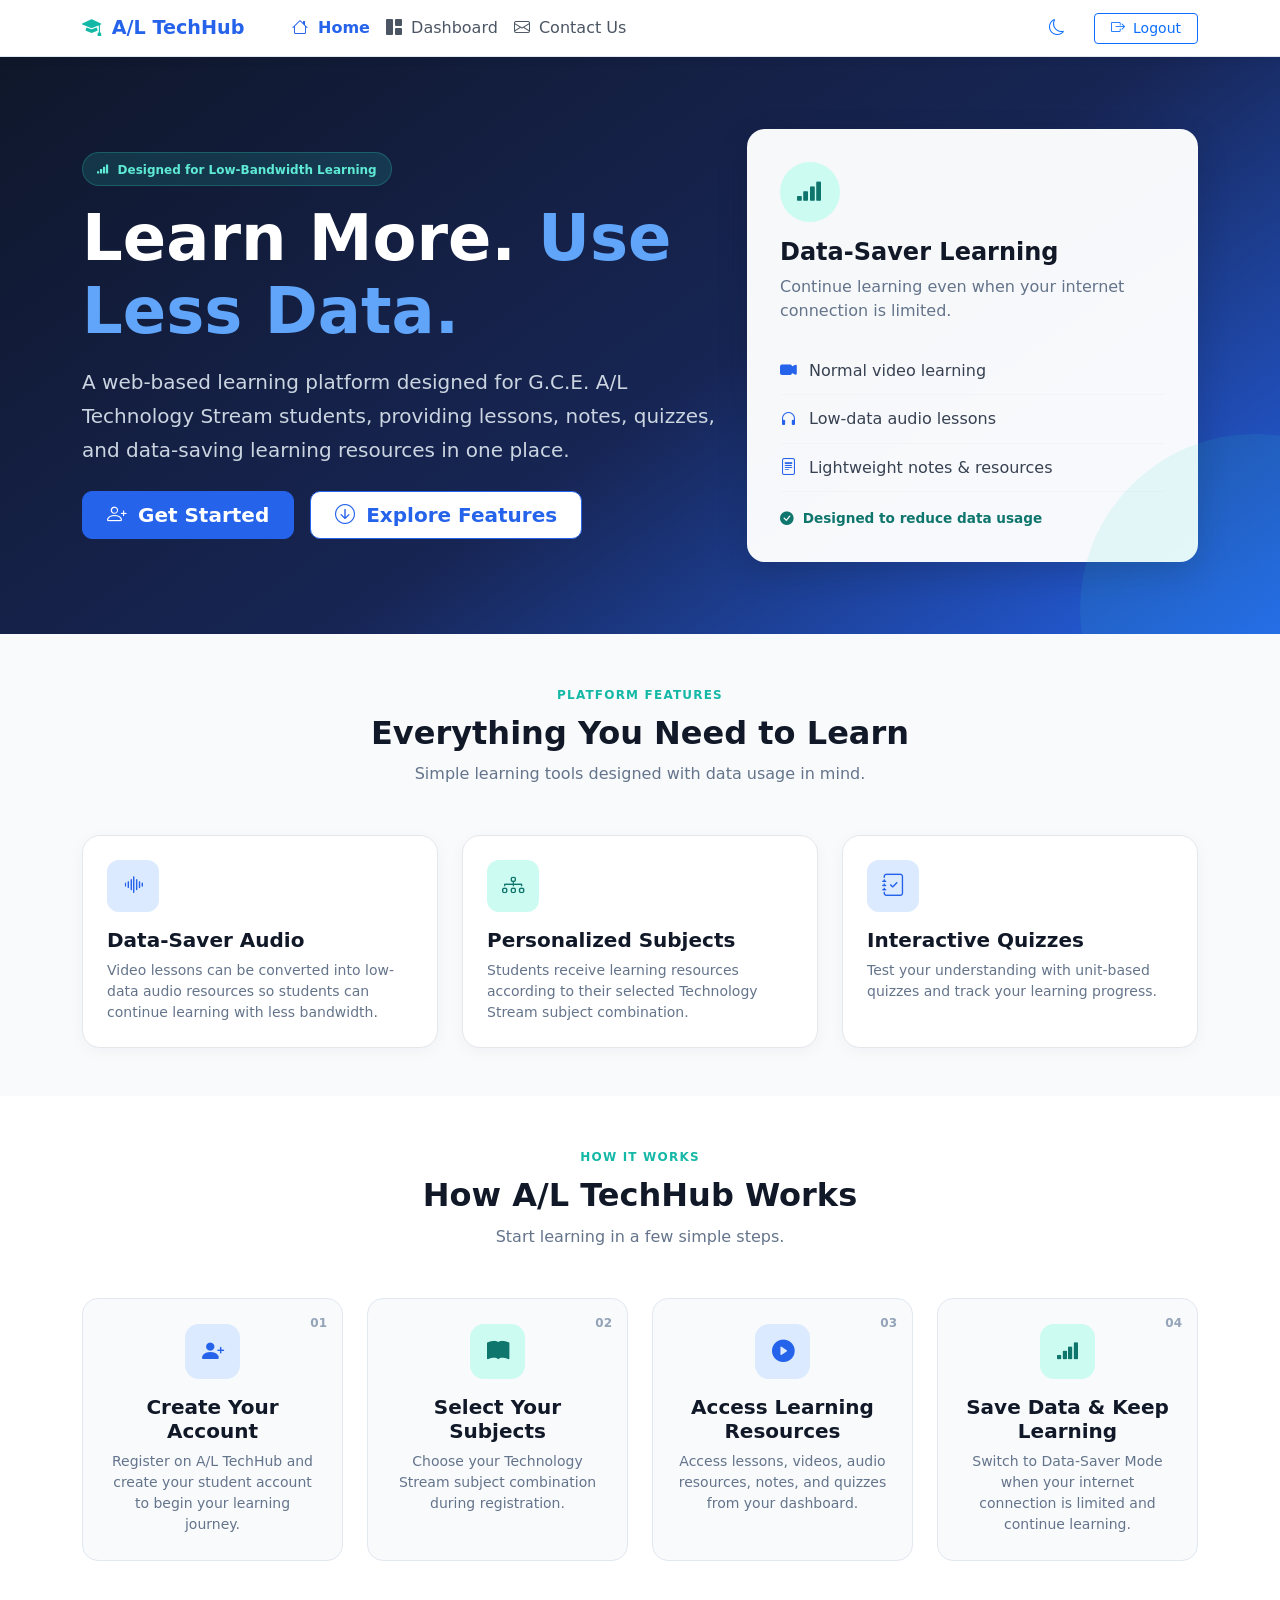
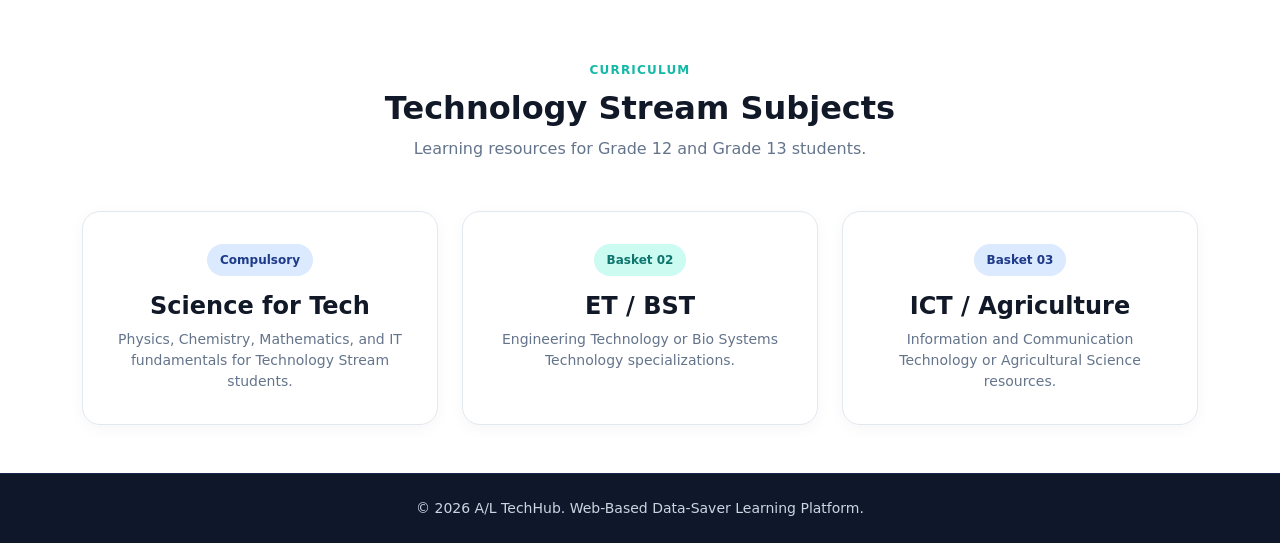
==== commit d6b1e51d: "Improve registration and update project features" ====
--- a/index.html
+++ b/index.html
@@ -74,7 +74,7 @@
 
                     <a
                         class="nav-link home-nav-link active"
-                        href="index.php"
+                        href="index.html"
                     >
                         <i class="bi bi-house me-1"></i>
                         Home
@@ -109,30 +109,43 @@
 
             </ul>
 
-            <div class="d-flex align-items-center gap-3">
-
-                <a
-                    href="profile.php"
-                    class="dashboard-user text-decoration-none"
-                >
-                    <i class="bi bi-person-circle me-1"></i>
-                    User Account
-                </a>
-
-                <a
-                    href="login.php"
-                    class="btn btn-outline-primary btn-sm px-3"
-                >
-                    <i class="bi bi-box-arrow-right me-1"></i>
-                    Logout
-                </a>
-
-            </div>
-
-
-
-        
-            
+           <!-- Right Side -->
+
+<div class="d-flex align-items-center gap-3">
+
+   
+
+
+    <!-- Day / Night Mode -->
+
+    <button
+        type="button"
+        id="themeToggle"
+        class="btn btn-link theme-toggle"
+        aria-label="Switch to night mode"
+        title="Switch to night mode"
+    >
+
+        <i
+            class="bi bi-moon"
+            id="themeIcon"
+        ></i>
+
+    </button>
+
+
+    <a
+        href="php/logout.php"
+        class="btn btn-outline-primary btn-sm px-3"
+    >
+
+        <i class="bi bi-box-arrow-right me-1"></i>
+
+        Logout
+
+    </a>
+
+</div>
 
         </div>
 
--- a/css/style.css
+++ b/css/style.css
@@ -5874,4 +5874,612 @@
 .registration-success-text span {
     font-size: 12px;
     color: #047857;
+}
+
+
+
+/* =========================================
+   GLOBAL DAY / NIGHT MODE
+========================================= */
+
+/* -----------------------------------------
+   NIGHT MODE - GLOBAL
+----------------------------------------- */
+
+body.dark-mode {
+    background-color: #0F172A !important;
+    color: #E2E8F0 !important;
+}
+
+
+/* -----------------------------------------
+   NAVBARS
+----------------------------------------- */
+
+body.dark-mode .home-navbar,
+body.dark-mode .dashboard-navbar,
+body.dark-mode .admin-navbar,
+body.dark-mode .lesson-navbar,
+body.dark-mode .units-navbar,
+body.dark-mode .quiz-header {
+    background-color: #111827 !important;
+    border-color: #1E293B !important;
+    box-shadow: 0 2px 8px rgba(0, 0, 0, 0.25) !important;
+}
+
+
+/* Navbar text */
+
+body.dark-mode .home-nav-link,
+body.dark-mode .dashboard-nav-link,
+body.dark-mode .admin-nav-link,
+body.dark-mode .lesson-navbar-title,
+body.dark-mode .units-nav-link,
+body.dark-mode .quiz-header-subtitle,
+body.dark-mode .admin-user {
+    color: #CBD5E1 !important;
+}
+
+
+body.dark-mode .home-nav-link:hover,
+body.dark-mode .dashboard-nav-link:hover,
+body.dark-mode .dashboard-nav-link.active,
+body.dark-mode .admin-nav-link:hover,
+body.dark-mode .admin-nav-link.active,
+body.dark-mode .units-nav-link:hover,
+body.dark-mode .units-nav-link.active {
+    color: #60A5FA !important;
+}
+
+
+/* -----------------------------------------
+   GENERAL TEXT
+----------------------------------------- */
+
+body.dark-mode h1,
+body.dark-mode h2,
+body.dark-mode h3,
+body.dark-mode h4,
+body.dark-mode h5,
+body.dark-mode h6 {
+    color: #F8FAFC;
+}
+
+
+body.dark-mode p {
+    color: #CBD5E1;
+}
+
+
+/* -----------------------------------------
+   COMMON CARDS
+----------------------------------------- */
+
+body.dark-mode .login-form-card,
+body.dark-mode .register-form-container,
+body.dark-mode .contact-form-card,
+body.dark-mode .admin-login-card,
+body.dark-mode .admin-upload-card,
+body.dark-mode .lesson-main-card,
+body.dark-mode .lesson-side-card,
+body.dark-mode .quiz-card,
+body.dark-mode .result-card,
+body.dark-mode .answer-card,
+body.dark-mode .units-accordion-item,
+body.dark-mode .profile-subject-card {
+    background-color: #1E293B !important;
+    border-color: #334155 !important;
+    box-shadow: 0 4px 15px rgba(0, 0, 0, 0.2) !important;
+}
+
+
+/* -----------------------------------------
+   LOGIN / REGISTER / ADMIN CONTENT
+----------------------------------------- */
+
+body.dark-mode .login-page,
+body.dark-mode .register-page,
+body.dark-mode .admin-login-page,
+body.dark-mode .admin-login-content {
+    background-color: #0F172A !important;
+    color: #E2E8F0 !important;
+}
+
+
+body.dark-mode .login-content,
+body.dark-mode .register-content {
+    background-color: #0F172A !important;
+}
+
+
+body.dark-mode .login-form-card,
+body.dark-mode .register-form-container {
+    background-color: #1E293B !important;
+}
+
+
+body.dark-mode .login-form-card .form-control,
+body.dark-mode .register-form-container .form-control,
+body.dark-mode .register-form-container .form-select,
+body.dark-mode .admin-login-card .form-control,
+body.dark-mode .admin-upload-body .form-control,
+body.dark-mode .admin-upload-body .form-select {
+    background-color: #0F172A !important;
+    border-color: #475569 !important;
+    color: #F8FAFC !important;
+}
+
+
+body.dark-mode .login-form-card .form-control::placeholder,
+body.dark-mode .register-form-container .form-control::placeholder,
+body.dark-mode .admin-login-card .form-control::placeholder {
+    color: #94A3B8;
+}
+
+
+body.dark-mode .login-form-card .input-group-text,
+body.dark-mode .admin-login-card .input-group-text {
+    background-color: #0F172A !important;
+    border-color: #475569 !important;
+    color: #94A3B8 !important;
+}
+
+
+/* -----------------------------------------
+   HOME PAGE
+----------------------------------------- */
+
+body.dark-mode .home-section-light,
+body.dark-mode .home-curriculum {
+    background-color: #0F172A !important;
+}
+
+
+body.dark-mode .feature-card,
+body.dark-mode .curriculum-card {
+    background-color: #1E293B !important;
+    border-color: #334155 !important;
+    color: #E2E8F0;
+}
+
+
+body.dark-mode .feature-card h5,
+body.dark-mode .curriculum-card h4 {
+    color: #F8FAFC;
+}
+
+
+body.dark-mode .feature-card p,
+body.dark-mode .curriculum-card p {
+    color: #CBD5E1;
+}
+
+
+/* Home hero stays dark already */
+
+body.dark-mode .home-hero {
+    background:
+        linear-gradient(
+            135deg,
+            #020617 0%,
+            #0F172A 55%,
+            #1E3A8A 100%
+        ) !important;
+}
+
+
+/* Data saver card */
+
+body.dark-mode .data-saver-card {
+    background: rgba(30, 41, 59, 0.9) !important;
+    border-color: #475569 !important;
+}
+
+
+/* -----------------------------------------
+   DASHBOARD
+----------------------------------------- */
+
+body.dark-mode .welcome-card {
+    background:
+        linear-gradient(
+            135deg,
+            #172554 0%,
+            #1E293B 100%
+        ) !important;
+
+    border-color: #334155 !important;
+}
+
+
+body.dark-mode .subject-card,
+body.dark-mode .dashboard-card {
+    background-color: #1E293B !important;
+    border-color: #334155 !important;
+}
+
+
+body.dark-mode .subject-card .card-body {
+    background-color: #1E293B !important;
+}
+
+
+body.dark-mode .overall-progress,
+body.dark-mode .progress-card {
+    background-color: #1E293B !important;
+}
+
+
+/* -----------------------------------------
+   UNITS PAGE
+----------------------------------------- */
+
+body.dark-mode .units-page {
+    background-color: #0F172A !important;
+}
+
+
+body.dark-mode .units-header {
+    background:
+        linear-gradient(
+            135deg,
+            #172554 0%,
+            #1E293B 100%
+        ) !important;
+
+    border-color: #334155 !important;
+}
+
+
+body.dark-mode .units-progress-box {
+    background-color: #1E293B !important;
+    border-color: #334155 !important;
+}
+
+
+body.dark-mode .units-accordion-item {
+    background-color: #1E293B !important;
+}
+
+
+body.dark-mode .units-accordion-item .accordion-button {
+    background-color: #1E293B !important;
+    color: #F8FAFC !important;
+}
+
+
+body.dark-mode .units-accordion-item .accordion-button:not(.collapsed) {
+    background-color: #172554 !important;
+    color: #F8FAFC !important;
+}
+
+
+body.dark-mode .units-accordion-item .accordion-body {
+    background-color: #1E293B !important;
+}
+
+
+body.dark-mode .lesson-item {
+    border-color: #334155;
+}
+
+
+body.dark-mode .lesson-material {
+    background-color: #0F172A !important;
+    border-color: #334155 !important;
+    color: #CBD5E1 !important;
+}
+
+
+body.dark-mode .lesson-material:hover {
+    background-color: #172554 !important;
+    border-color: #3B82F6 !important;
+    color: #93C5FD !important;
+}
+
+
+body.dark-mode .quiz-item {
+    background-color: #042F2E !important;
+    border-color: #115E59 !important;
+}
+
+
+body.dark-mode .coming-soon {
+    background-color: #1E293B !important;
+}
+
+
+/* -----------------------------------------
+   LESSON PAGE
+----------------------------------------- */
+
+body.dark-mode .lesson-page {
+    background-color: #0F172A !important;
+}
+
+
+body.dark-mode .data-mode-box {
+    background-color: #042F2E !important;
+    border-color: #115E59 !important;
+}
+
+
+body.dark-mode .data-mode-box small,
+body.dark-mode .lesson-description {
+    color: #CBD5E1 !important;
+}
+
+
+body.dark-mode .video-quality-box {
+    background-color: #172554 !important;
+    border-color: #1E40AF !important;
+}
+
+
+body.dark-mode .video-quality-box small {
+    color: #CBD5E1 !important;
+}
+
+
+body.dark-mode .video-quality-select {
+    background-color: #0F172A !important;
+    border-color: #3B82F6 !important;
+    color: #BFDBFE !important;
+}
+
+
+body.dark-mode .lesson-side-heading {
+    border-color: #334155 !important;
+}
+
+
+body.dark-mode .lesson-material {
+    background-color: #0F172A !important;
+    border-color: #334155 !important;
+}
+
+
+/* -----------------------------------------
+   QUIZ PAGE
+----------------------------------------- */
+
+body.dark-mode .quiz-page,
+body.dark-mode .quiz-result-page {
+    background-color: #0F172A !important;
+}
+
+
+body.dark-mode .quiz-introduction {
+    background:
+        linear-gradient(
+            135deg,
+            #172554 0%,
+            #1E293B 100%
+        ) !important;
+
+    border-color: #334155 !important;
+}
+
+
+body.dark-mode .quiz-option {
+    background-color: #1E293B !important;
+    border-color: #334155 !important;
+    color: #E2E8F0 !important;
+}
+
+
+body.dark-mode .quiz-option:hover {
+    background-color: #172554 !important;
+    border-color: #3B82F6 !important;
+}
+
+
+body.dark-mode .quiz-option:has(input:checked) {
+    background-color: #172554 !important;
+    border-color: #3B82F6 !important;
+    color: #BFDBFE !important;
+}
+
+
+body.dark-mode .quiz-mark {
+    color: #94A3B8 !important;
+}
+
+
+/* -----------------------------------------
+   QUIZ RESULTS
+----------------------------------------- */
+
+body.dark-mode .result-score-box {
+    background:
+        linear-gradient(
+            135deg,
+            #172554 0%,
+            #1E293B 100%
+        ) !important;
+
+    border-color: #334155 !important;
+}
+
+
+body.dark-mode .answer-heading {
+    border-color: #334155 !important;
+}
+
+
+body.dark-mode .answer-question {
+    color: #F8FAFC !important;
+}
+
+
+body.dark-mode .answer-choice {
+    background-color: #0F172A !important;
+    border-color: #115E59 !important;
+    color: #5EEAD4 !important;
+}
+
+
+/* -----------------------------------------
+   PROFILE
+----------------------------------------- */
+
+body.dark-mode .profile-value {
+    color: #F8FAFC !important;
+}
+
+
+body.dark-mode .profile-subject-card {
+    background-color: #1E293B !important;
+    border-color: #334155 !important;
+}
+
+
+body.dark-mode .profile-subject-card h6 {
+    color: #F8FAFC !important;
+}
+
+
+/* -----------------------------------------
+   CONTACT PAGE
+----------------------------------------- */
+
+body.dark-mode .contact-page {
+    background-color: #0F172A !important;
+}
+
+
+body.dark-mode .contact-hero {
+    background:
+        linear-gradient(
+            135deg,
+            #172554 0%,
+            #1E293B 100%
+        ) !important;
+
+    border-color: #334155 !important;
+}
+
+
+body.dark-mode .contact-form-card {
+    background-color: #1E293B !important;
+    border-color: #334155 !important;
+}
+
+
+body.dark-mode .contact-form-card .form-control,
+body.dark-mode .contact-form-card textarea {
+    background-color: #0F172A !important;
+    border-color: #475569 !important;
+    color: #F8FAFC !important;
+}
+
+
+/* -----------------------------------------
+   ADMIN UPLOAD
+----------------------------------------- */
+
+body.dark-mode .admin-upload-header {
+    background:
+        linear-gradient(
+            135deg,
+            #172554 0%,
+            #1E293B 100%
+        ) !important;
+
+    border-color: #334155 !important;
+}
+
+
+body.dark-mode .admin-file-box {
+    background-color: #0F172A !important;
+    border-color: #475569 !important;
+}
+
+
+body.dark-mode .admin-info {
+    background-color: #172554 !important;
+    border-color: #1E40AF !important;
+    color: #BFDBFE !important;
+}
+
+
+body.dark-mode .admin-process-box {
+    background-color: #042F2E !important;
+    border-color: #115E59 !important;
+}
+
+
+/* -----------------------------------------
+   BUTTONS
+----------------------------------------- */
+
+body.dark-mode .btn-units-outline,
+body.dark-mode .btn-result-outline,
+body.dark-mode .btn-admin-logout,
+body.dark-mode .btn-lesson-back {
+    background-color: #1E293B !important;
+    border-color: #3B82F6 !important;
+    color: #60A5FA !important;
+}
+
+
+body.dark-mode .btn-units-outline:hover,
+body.dark-mode .btn-result-outline:hover,
+body.dark-mode .btn-admin-logout:hover,
+body.dark-mode .btn-lesson-back:hover {
+    background-color: #2563EB !important;
+    color: #FFFFFF !important;
+}
+
+
+/* -----------------------------------------
+   SECURITY / INFO BOXES
+----------------------------------------- */
+
+body.dark-mode .admin-security-message {
+    background-color: #1E293B !important;
+    border-color: #334155 !important;
+    color: #94A3B8 !important;
+}
+
+
+/* -----------------------------------------
+   REGISTRATION SUCCESS
+----------------------------------------- */
+
+body.dark-mode .registration-success {
+    background-color: #042F2E !important;
+    border-color: #115E59 !important;
+    color: #A7F3D0 !important;
+}
+
+
+/* -----------------------------------------
+   FOOTER
+----------------------------------------- */
+
+body.dark-mode .home-footer {
+    background-color: #020617 !important;
+}
+
+
+/* -----------------------------------------
+   GLOBAL FORM ELEMENTS
+----------------------------------------- */
+
+body.dark-mode input,
+body.dark-mode textarea,
+body.dark-mode select {
+    color-scheme: dark;
+}
+
+
+/* -----------------------------------------
+   THEME TRANSITION
+----------------------------------------- */
+
+body {
+    transition:
+        background-color 0.25s ease,
+        color 0.25s ease;
 }
